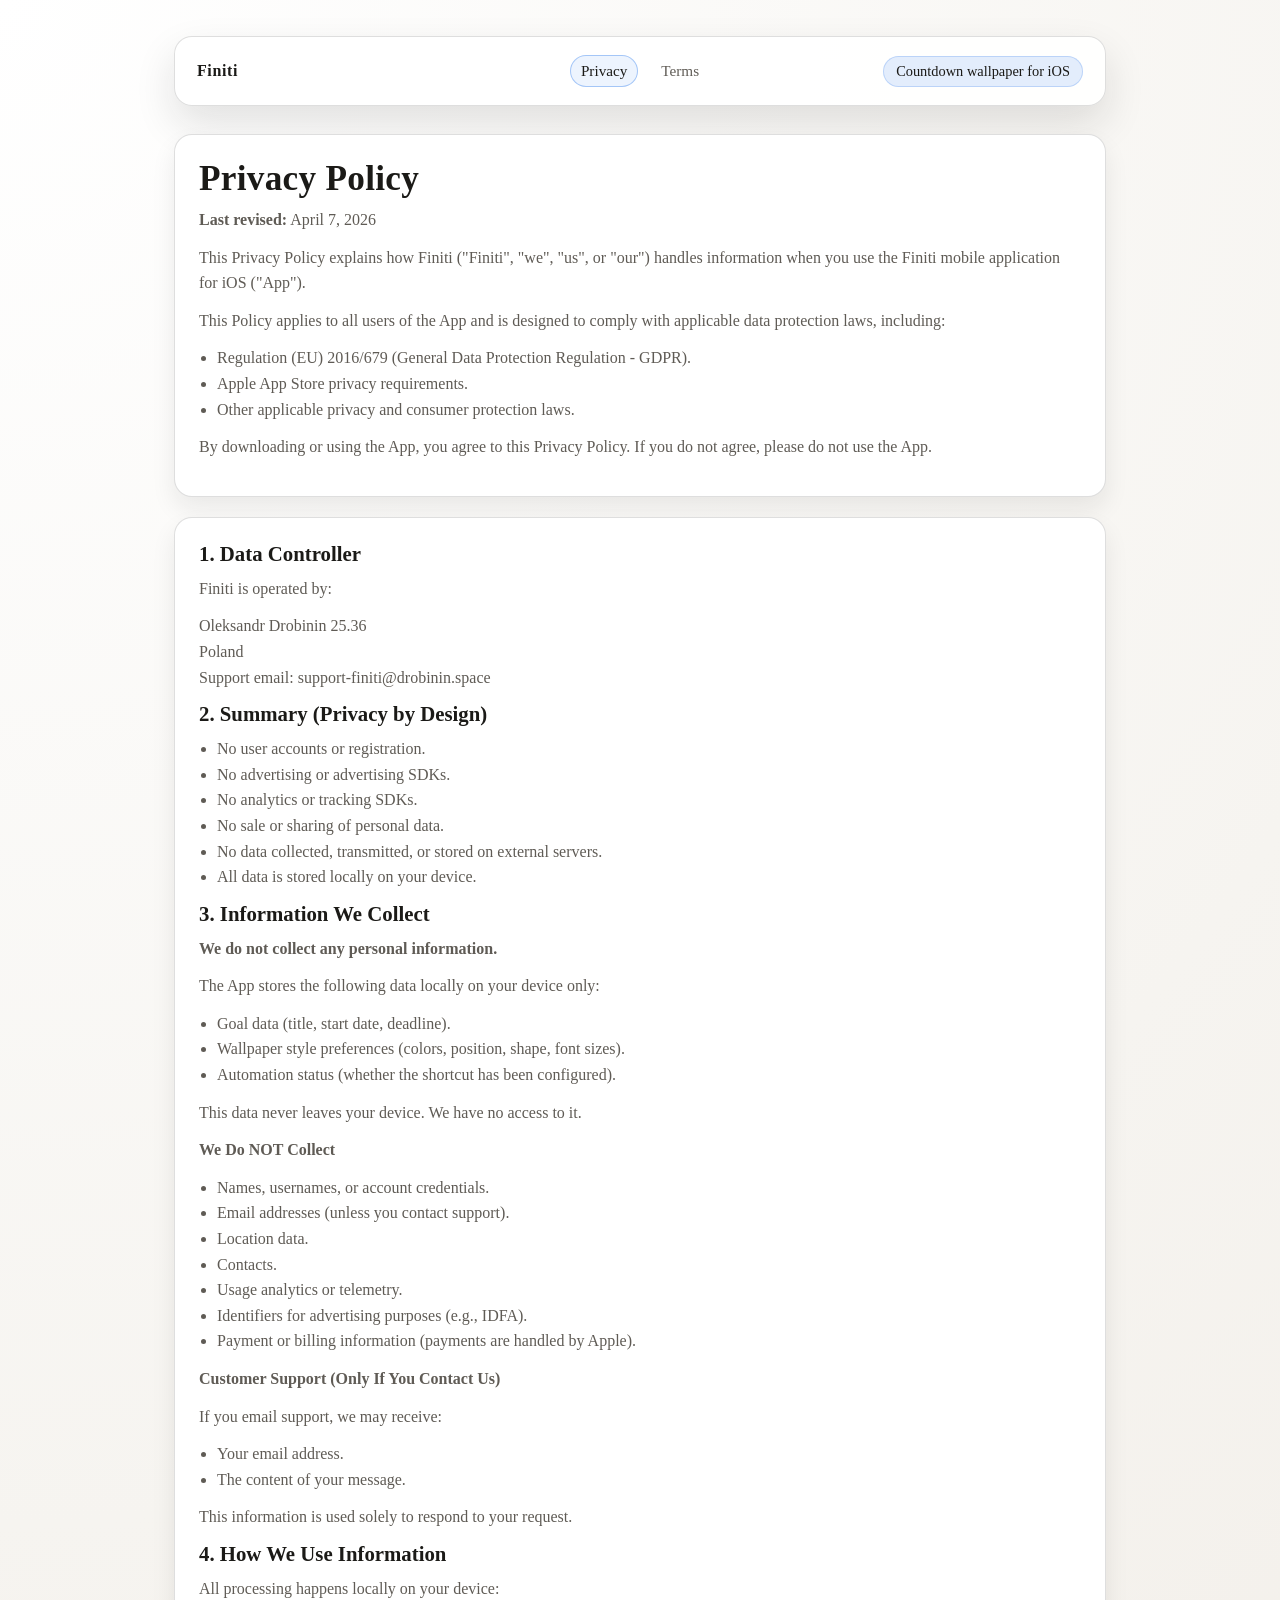
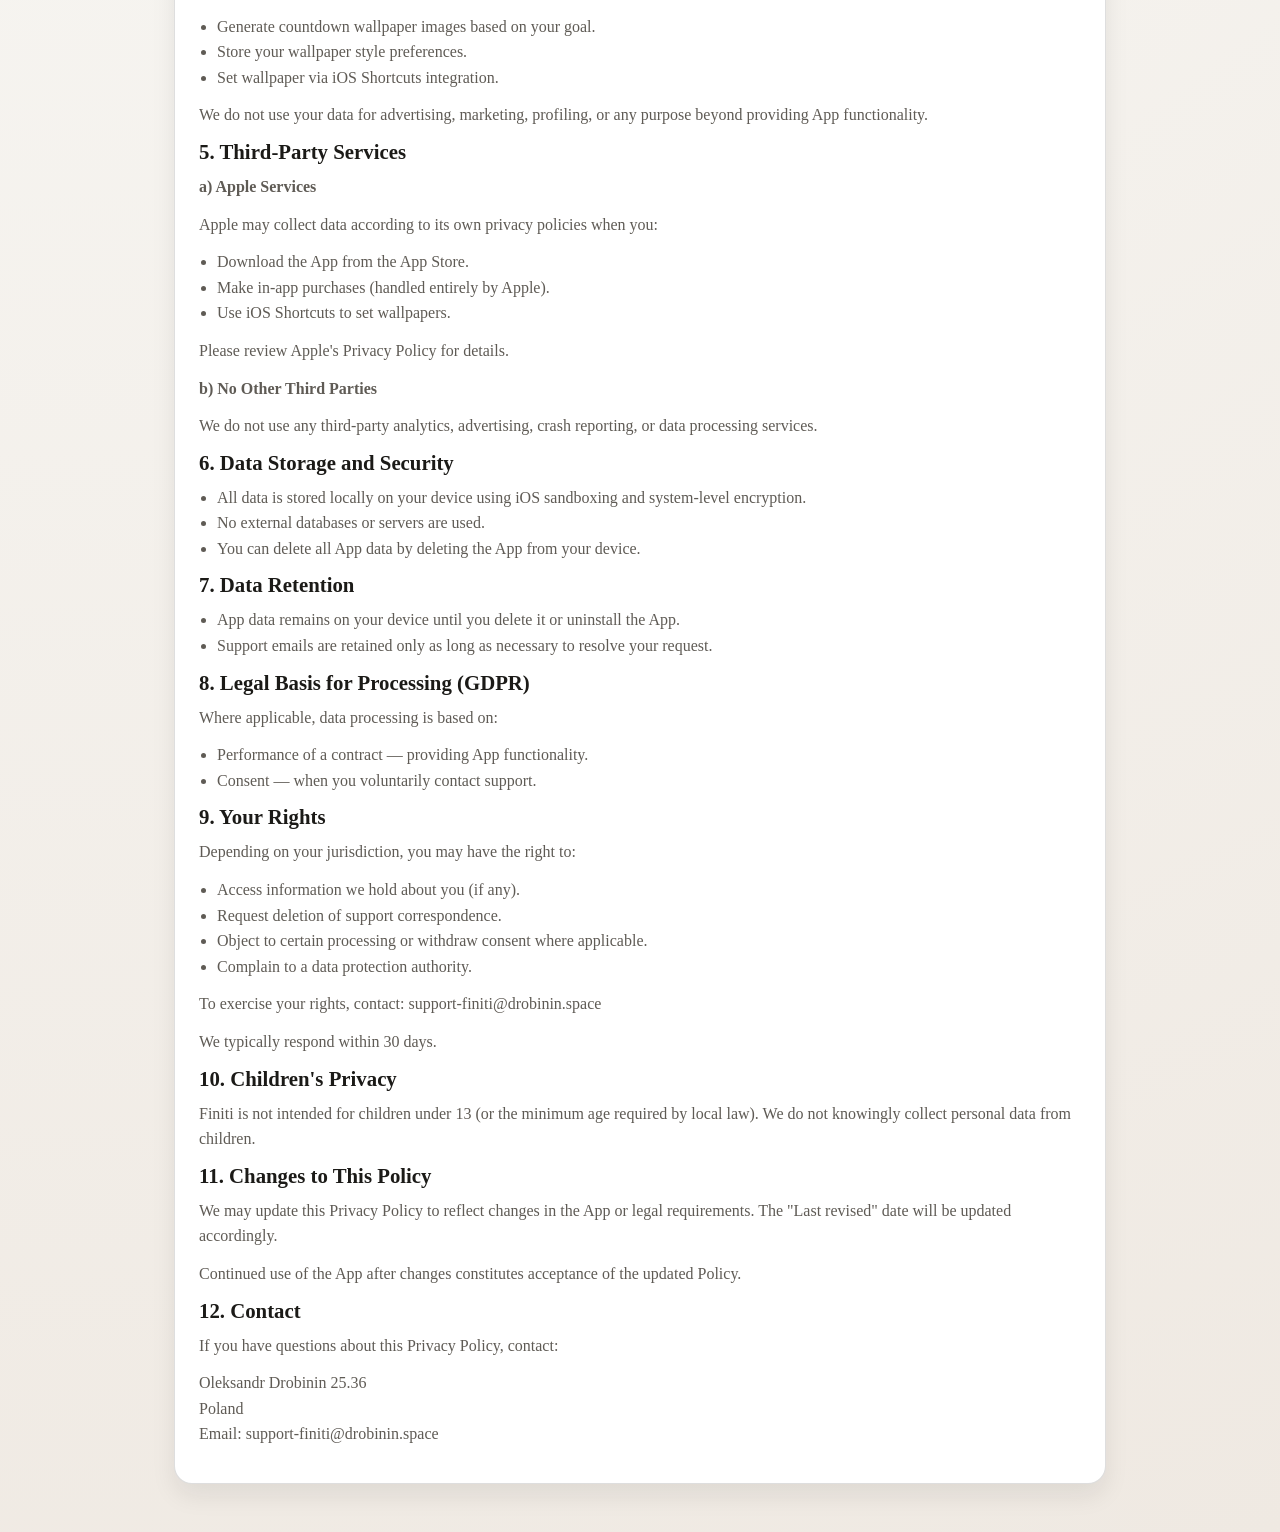
==== privacy.html @ 82e000cc "new docs" ====
<!doctype html>
<html lang="en">
  <head>
    <meta charset="utf-8" />
    <meta name="viewport" content="width=device-width, initial-scale=1" />
    <title>Finiti - Privacy</title>
    <style>
      :root {
        --bg: #f6f4f0;
        --ink: #1b1a17;
        --muted: #5f5b55;
        --accent: #1f6feb;
        --card: #ffffff;
        --border: rgba(27, 26, 23, 0.14);
        --shadow: 0 18px 40px rgba(27, 26, 23, 0.12);
        --radius: 18px;
      }
      * {
        box-sizing: border-box;
      }
      body {
        margin: 0;
        font-family: "Iowan Old Style", "Palatino Linotype", "Book Antiqua", "Garamond", "Georgia", serif;
        color: var(--ink);
        background: radial-gradient(circle at top left, #ffffff 0%, #f6f4f0 45%, #efe9e2 100%);
        min-height: 100vh;
      }
      a {
        color: inherit;
        text-decoration: none;
      }
      .page {
        max-width: 980px;
        margin: 0 auto;
        padding: 36px 24px 48px;
      }
      header {
        display: grid;
        grid-template-columns: 1fr 2fr 1fr;
        gap: 12px;
        align-items: center;
        background: rgba(255, 255, 255, 0.9);
        border: 1px solid var(--border);
        border-radius: var(--radius);
        padding: 18px 22px;
        box-shadow: var(--shadow);
      }
      .header-section {
        display: flex;
        align-items: center;
        gap: 12px;
      }
      .brand {
        font-weight: 700;
        letter-spacing: 0.6px;
      }
      nav {
        display: flex;
        justify-content: center;
        gap: 18px;
        font-size: 0.95rem;
      }
      nav a {
        padding: 6px 10px;
        border-radius: 999px;
        border: 1px solid transparent;
        color: var(--muted);
        transition: border-color 0.2s ease, color 0.2s ease, background 0.2s ease;
      }
      nav a:hover {
        border-color: rgba(27, 26, 23, 0.2);
        color: var(--ink);
        background: rgba(255, 255, 255, 0.6);
      }
      nav a.active {
        border-color: rgba(31, 111, 235, 0.35);
        color: var(--ink);
        background: rgba(31, 111, 235, 0.08);
      }
      .cta {
        justify-content: flex-end;
        font-size: 0.9rem;
      }
      .cta span {
        padding: 6px 12px;
        border-radius: 999px;
        background: rgba(31, 111, 235, 0.12);
        color: var(--ink);
        border: 1px solid rgba(31, 111, 235, 0.2);
      }
      main {
        margin-top: 28px;
        display: grid;
        gap: 20px;
      }
      .card {
        background: var(--card);
        border: 1px solid var(--border);
        border-radius: var(--radius);
        padding: 24px;
        box-shadow: 0 12px 24px rgba(27, 26, 23, 0.08);
      }
      h1 {
        font-size: 2.2rem;
        margin: 0 0 8px 0;
        letter-spacing: 0.3px;
      }
      h2 {
        margin: 0 0 10px 0;
        font-size: 1.3rem;
      }
      p {
        margin: 0 0 12px 0;
        color: var(--muted);
        line-height: 1.6;
      }
      ul {
        margin: 0 0 12px 0;
        padding-left: 18px;
        color: var(--muted);
        line-height: 1.6;
      }
      @media (max-width: 720px) {
        header {
          grid-template-columns: 1fr;
          text-align: center;
        }
        .header-section,
        nav,
        .cta {
          justify-content: center;
        }
        .cta span {
          width: fit-content;
        }
      }
    </style>
  </head>
  <body>
    <div class="page">
      <header>
        <div class="header-section">
          <span class="brand">Finiti</span>
        </div>
        <nav class="header-section">
          <a class="active" href="privacy.html">Privacy</a>
          <a href="terms.html">Terms</a>
        </nav>
        <div class="header-section cta">
          <span>Countdown wallpaper for iOS</span>
        </div>
      </header>

      <main>
        <section class="card">
          <h1>Privacy Policy</h1>
          <p><strong>Last revised:</strong> April 7, 2026</p>
          <p>
            This Privacy Policy explains how Finiti ("Finiti", "we", "us", or "our") handles information when you use the Finiti mobile application for iOS ("App").
          </p>
          <p>
            This Policy applies to all users of the App and is designed to comply with applicable data protection laws, including:
          </p>
          <ul>
            <li>Regulation (EU) 2016/679 (General Data Protection Regulation - GDPR).</li>
            <li>Apple App Store privacy requirements.</li>
            <li>Other applicable privacy and consumer protection laws.</li>
          </ul>
          <p>
            By downloading or using the App, you agree to this Privacy Policy. If you do not agree, please do not use the App.
          </p>
        </section>
        <section class="card">
          <h2>1. Data Controller</h2>
          <p>Finiti is operated by:</p>
          <p>
            Oleksandr Drobinin 25.36<br />
            Poland<br />
            Support email: support-finiti@drobinin.space
          </p>
          <h2>2. Summary (Privacy by Design)</h2>
          <ul>
            <li>No user accounts or registration.</li>
            <li>No advertising or advertising SDKs.</li>
            <li>No analytics or tracking SDKs.</li>
            <li>No sale or sharing of personal data.</li>
            <li>No data collected, transmitted, or stored on external servers.</li>
            <li>All data is stored locally on your device.</li>
          </ul>
          <h2>3. Information We Collect</h2>
          <p><strong>We do not collect any personal information.</strong></p>
          <p>The App stores the following data locally on your device only:</p>
          <ul>
            <li>Goal data (title, start date, deadline).</li>
            <li>Wallpaper style preferences (colors, position, shape, font sizes).</li>
            <li>Automation status (whether the shortcut has been configured).</li>
          </ul>
          <p>This data never leaves your device. We have no access to it.</p>
          <p><strong>We Do NOT Collect</strong></p>
          <ul>
            <li>Names, usernames, or account credentials.</li>
            <li>Email addresses (unless you contact support).</li>
            <li>Location data.</li>
            <li>Contacts.</li>
            <li>Usage analytics or telemetry.</li>
            <li>Identifiers for advertising purposes (e.g., IDFA).</li>
            <li>Payment or billing information (payments are handled by Apple).</li>
          </ul>
          <p><strong>Customer Support (Only If You Contact Us)</strong></p>
          <p>If you email support, we may receive:</p>
          <ul>
            <li>Your email address.</li>
            <li>The content of your message.</li>
          </ul>
          <p>This information is used solely to respond to your request.</p>
          <h2>4. How We Use Information</h2>
          <p>All processing happens locally on your device:</p>
          <ul>
            <li>Generate countdown wallpaper images based on your goal.</li>
            <li>Store your wallpaper style preferences.</li>
            <li>Set wallpaper via iOS Shortcuts integration.</li>
          </ul>
          <p>We do not use your data for advertising, marketing, profiling, or any purpose beyond providing App functionality.</p>
          <h2>5. Third-Party Services</h2>
          <p><strong>a) Apple Services</strong></p>
          <p>Apple may collect data according to its own privacy policies when you:</p>
          <ul>
            <li>Download the App from the App Store.</li>
            <li>Make in-app purchases (handled entirely by Apple).</li>
            <li>Use iOS Shortcuts to set wallpapers.</li>
          </ul>
          <p>Please review Apple's Privacy Policy for details.</p>
          <p><strong>b) No Other Third Parties</strong></p>
          <p>We do not use any third-party analytics, advertising, crash reporting, or data processing services.</p>
          <h2>6. Data Storage and Security</h2>
          <ul>
            <li>All data is stored locally on your device using iOS sandboxing and system-level encryption.</li>
            <li>No external databases or servers are used.</li>
            <li>You can delete all App data by deleting the App from your device.</li>
          </ul>
          <h2>7. Data Retention</h2>
          <ul>
            <li>App data remains on your device until you delete it or uninstall the App.</li>
            <li>Support emails are retained only as long as necessary to resolve your request.</li>
          </ul>
          <h2>8. Legal Basis for Processing (GDPR)</h2>
          <p>Where applicable, data processing is based on:</p>
          <ul>
            <li>Performance of a contract — providing App functionality.</li>
            <li>Consent — when you voluntarily contact support.</li>
          </ul>
          <h2>9. Your Rights</h2>
          <p>Depending on your jurisdiction, you may have the right to:</p>
          <ul>
            <li>Access information we hold about you (if any).</li>
            <li>Request deletion of support correspondence.</li>
            <li>Object to certain processing or withdraw consent where applicable.</li>
            <li>Complain to a data protection authority.</li>
          </ul>
          <p>To exercise your rights, contact: support-finiti@drobinin.space</p>
          <p>We typically respond within 30 days.</p>
          <h2>10. Children's Privacy</h2>
          <p>Finiti is not intended for children under 13 (or the minimum age required by local law). We do not knowingly collect personal data from children.</p>
          <h2>11. Changes to This Policy</h2>
          <p>We may update this Privacy Policy to reflect changes in the App or legal requirements. The "Last revised" date will be updated accordingly.</p>
          <p>Continued use of the App after changes constitutes acceptance of the updated Policy.</p>
          <h2>12. Contact</h2>
          <p>If you have questions about this Privacy Policy, contact:</p>
          <p>
            Oleksandr Drobinin 25.36<br />
            Poland<br />
            Email: support-finiti@drobinin.space
          </p>
        </section>
      </main>
    </div>
  </body>
</html>
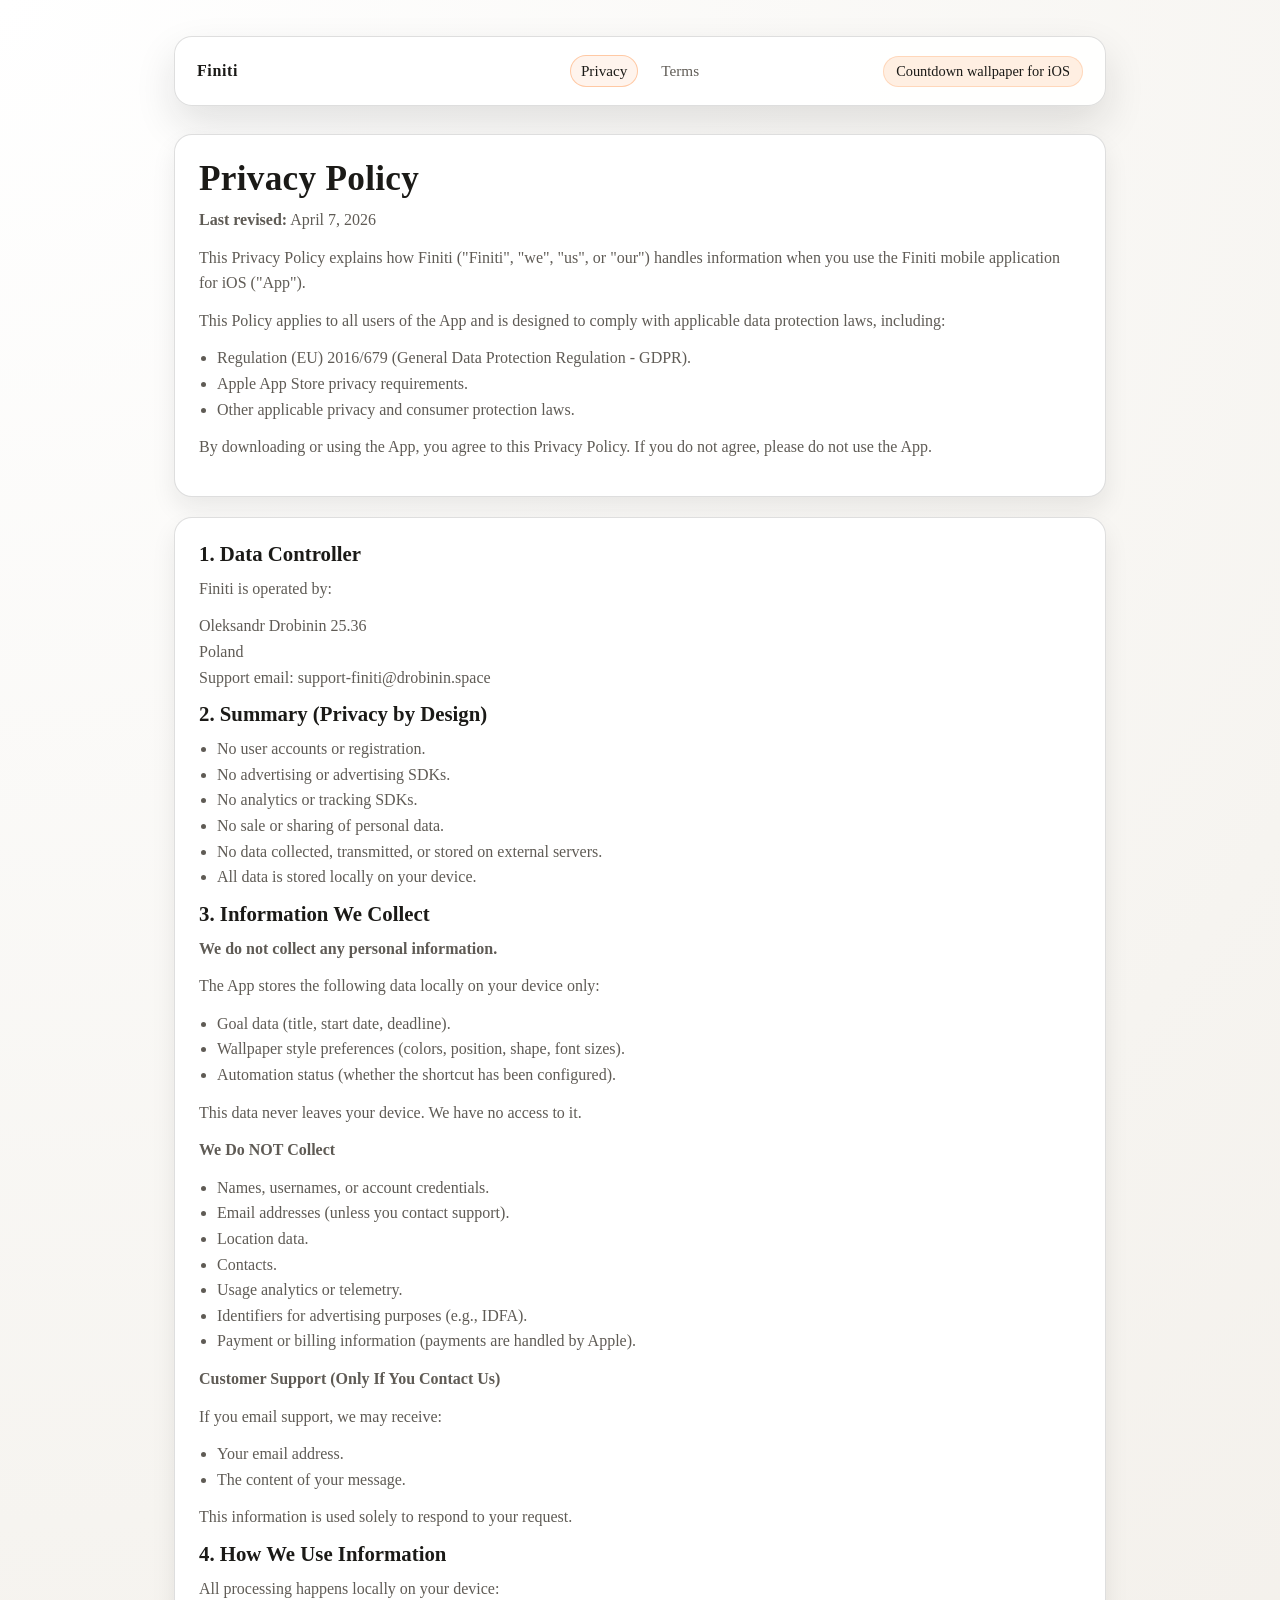
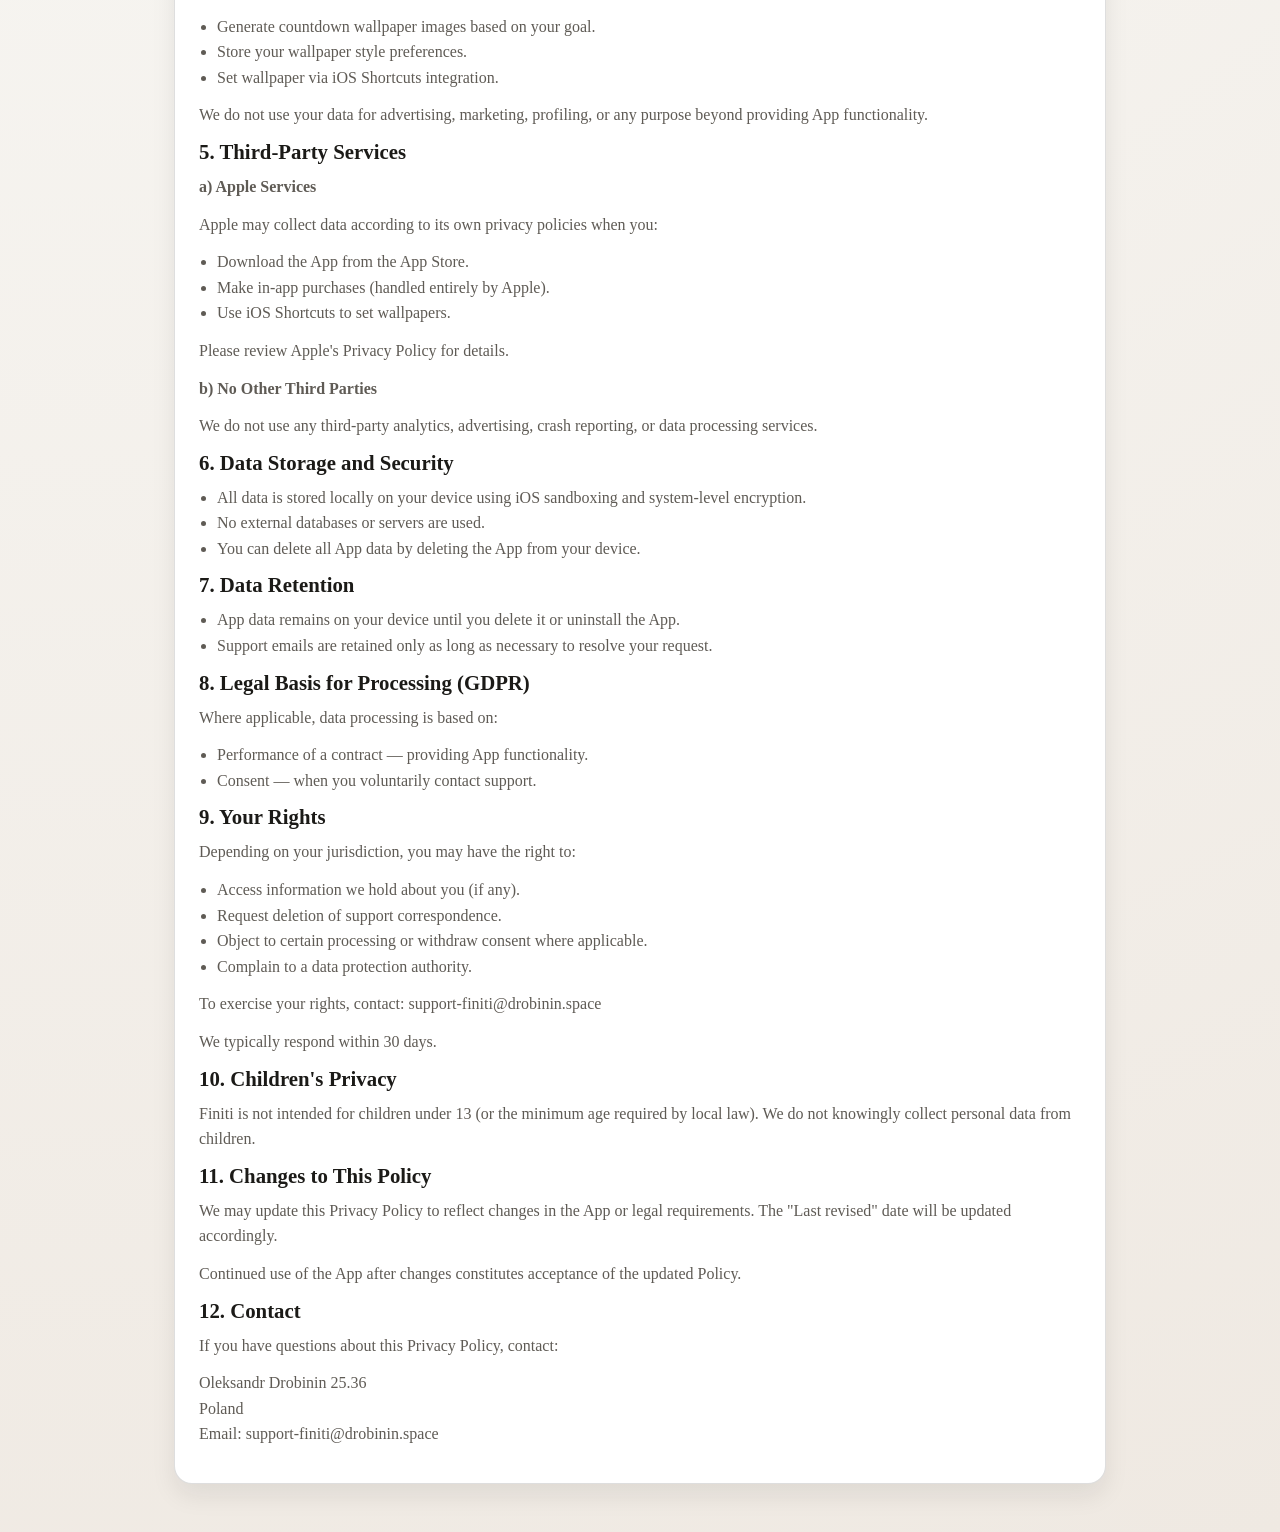
==== commit 5aac178b: "new styles" ====
--- a/privacy.html
+++ b/privacy.html
@@ -9,7 +9,7 @@
         --bg: #f6f4f0;
         --ink: #1b1a17;
         --muted: #5f5b55;
-        --accent: #1f6feb;
+        --accent: #FF781E;
         --card: #ffffff;
         --border: rgba(27, 26, 23, 0.14);
         --shadow: 0 18px 40px rgba(27, 26, 23, 0.12);
@@ -73,9 +73,9 @@
         background: rgba(255, 255, 255, 0.6);
       }
       nav a.active {
-        border-color: rgba(31, 111, 235, 0.35);
-        color: var(--ink);
-        background: rgba(31, 111, 235, 0.08);
+        border-color: rgba(255, 120, 30, 0.35);
+        color: var(--ink);
+        background: rgba(255, 120, 30, 0.08);
       }
       .cta {
         justify-content: flex-end;
@@ -84,9 +84,9 @@
       .cta span {
         padding: 6px 12px;
         border-radius: 999px;
-        background: rgba(31, 111, 235, 0.12);
-        color: var(--ink);
-        border: 1px solid rgba(31, 111, 235, 0.2);
+        background: rgba(255, 120, 30, 0.12);
+        color: var(--ink);
+        border: 1px solid rgba(255, 120, 30, 0.2);
       }
       main {
         margin-top: 28px;
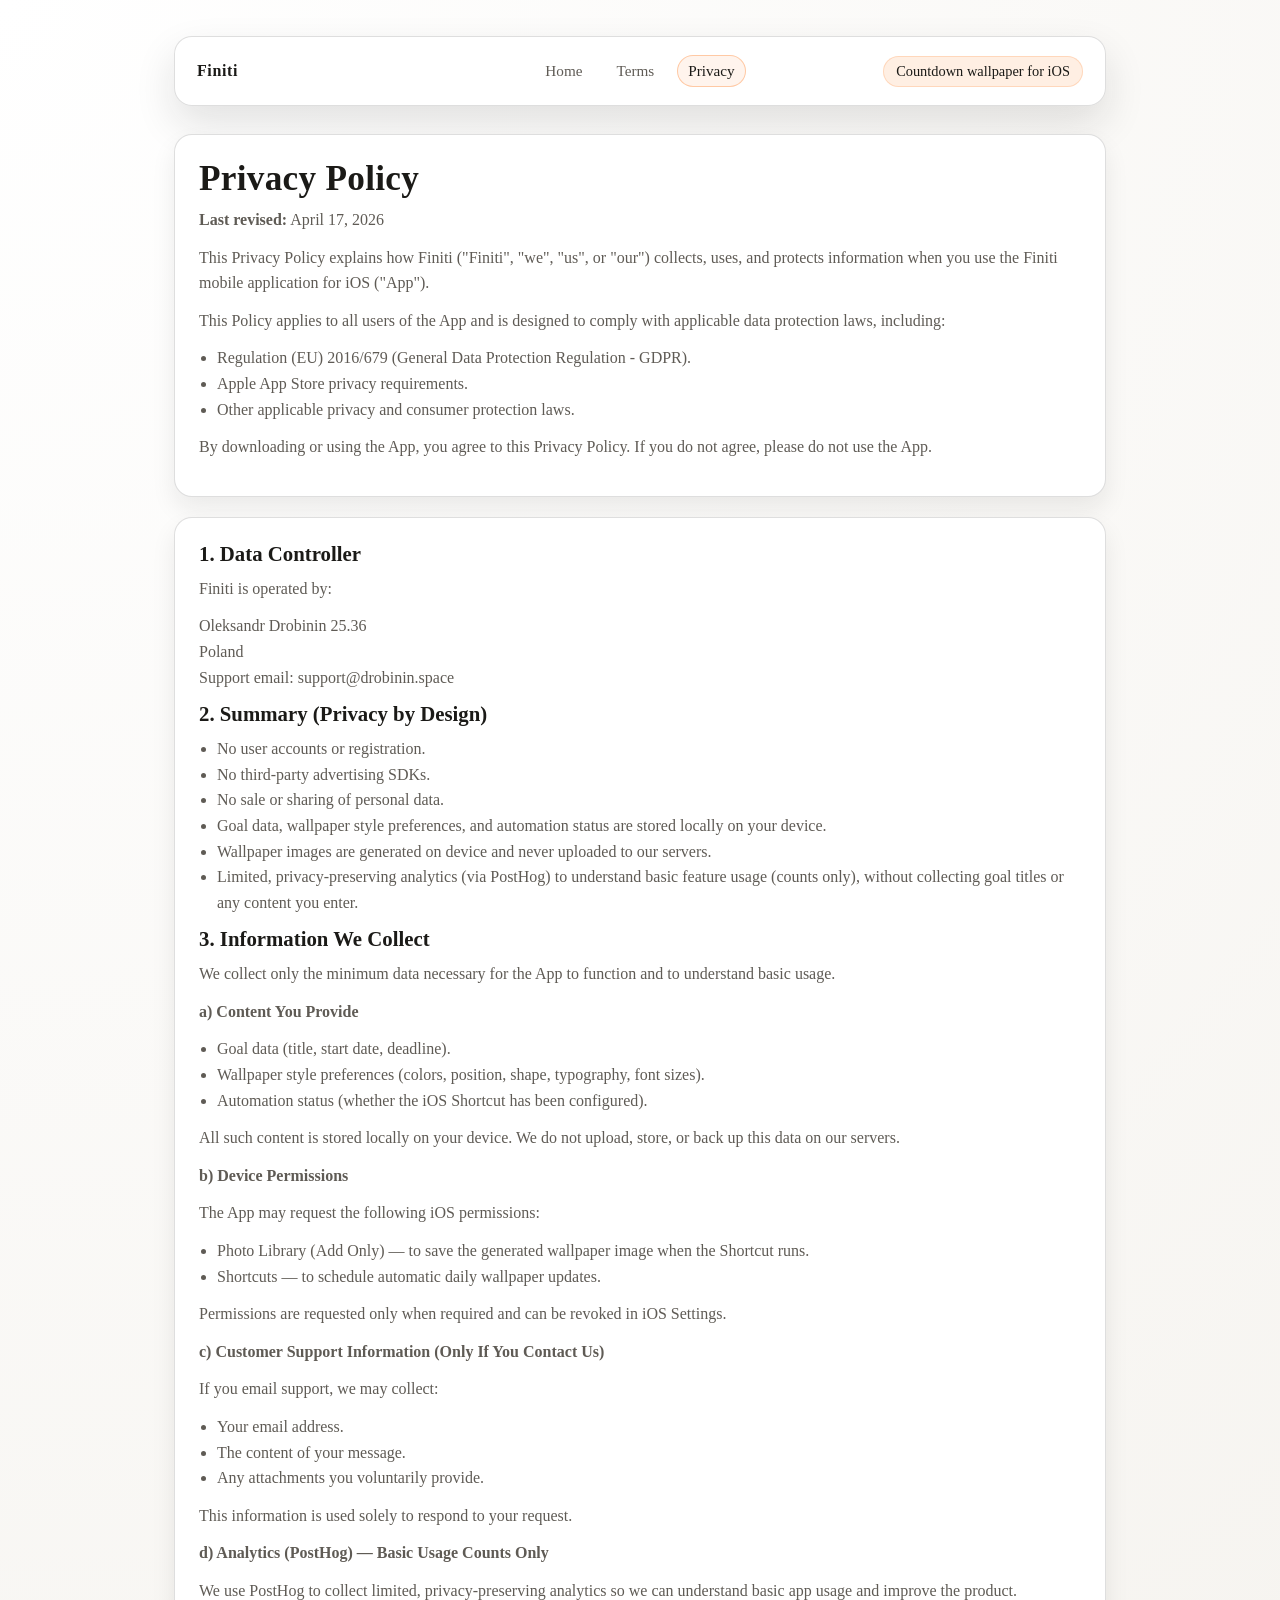
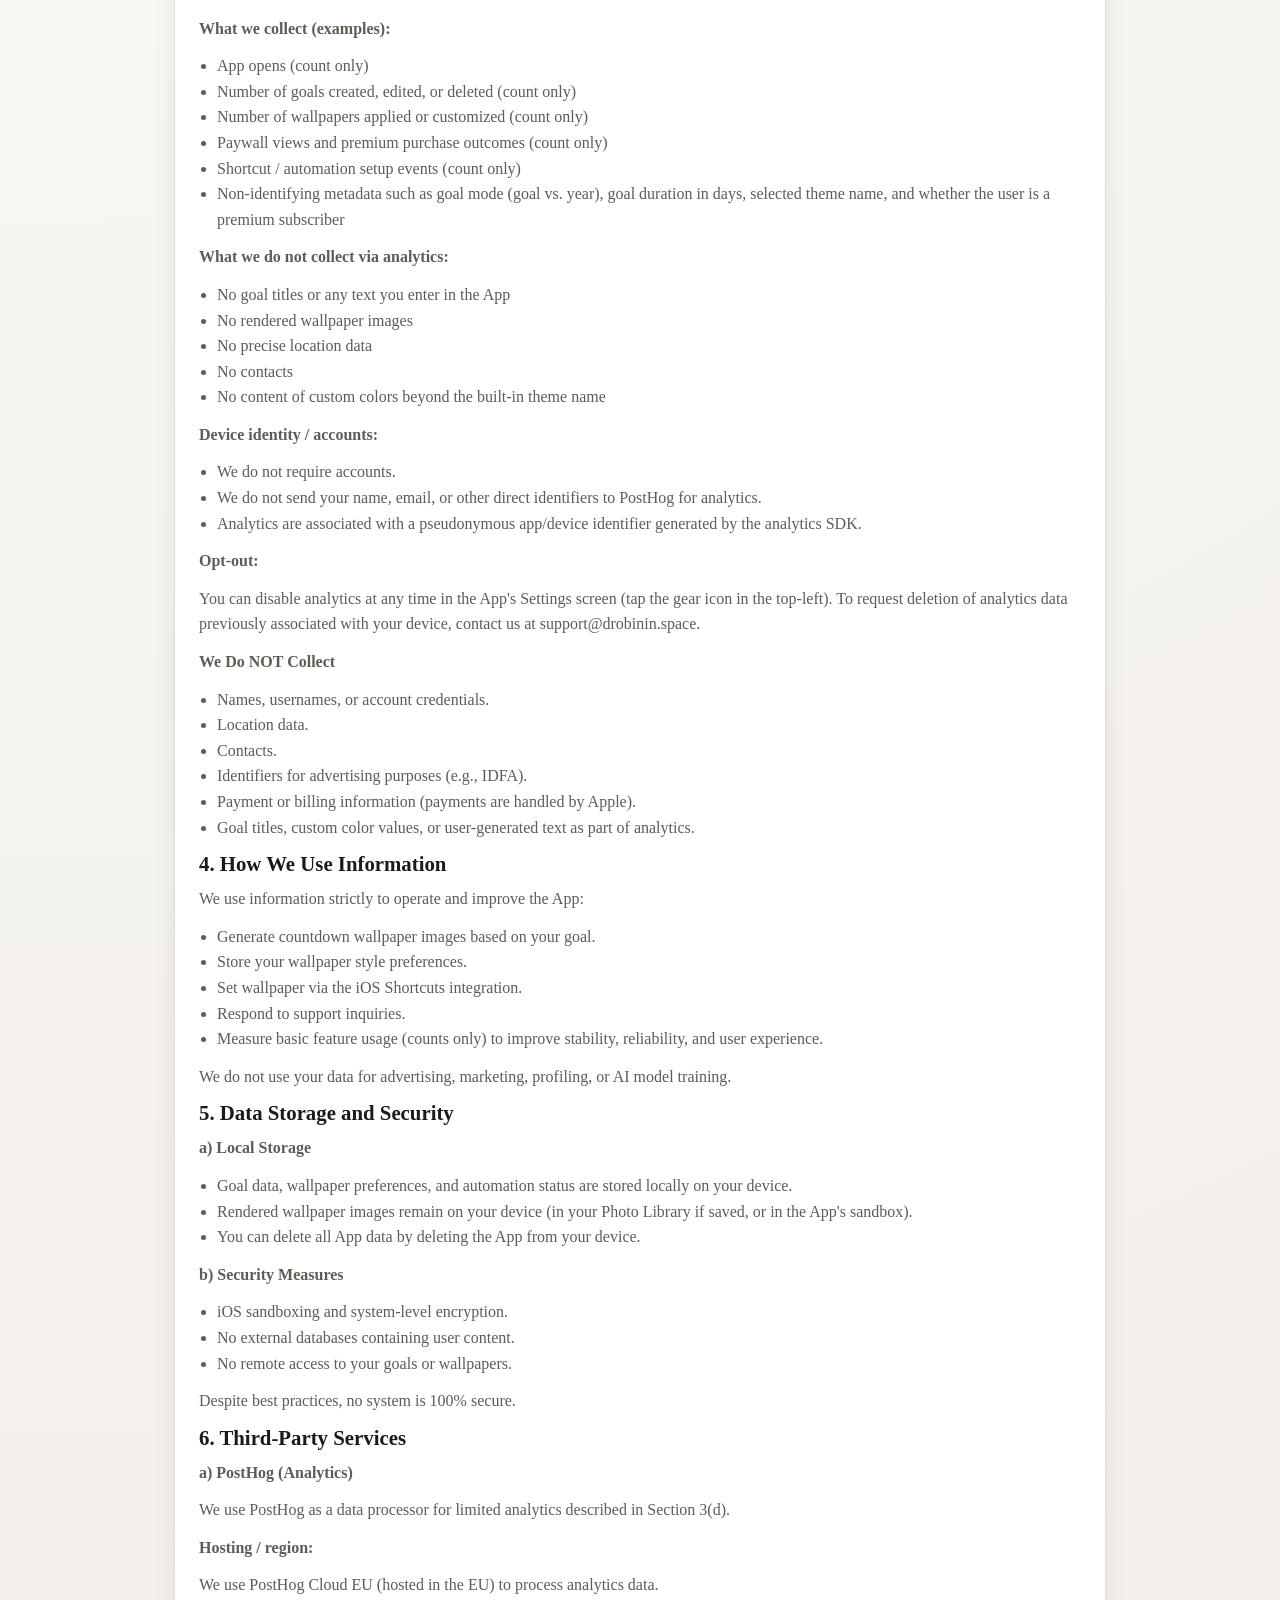
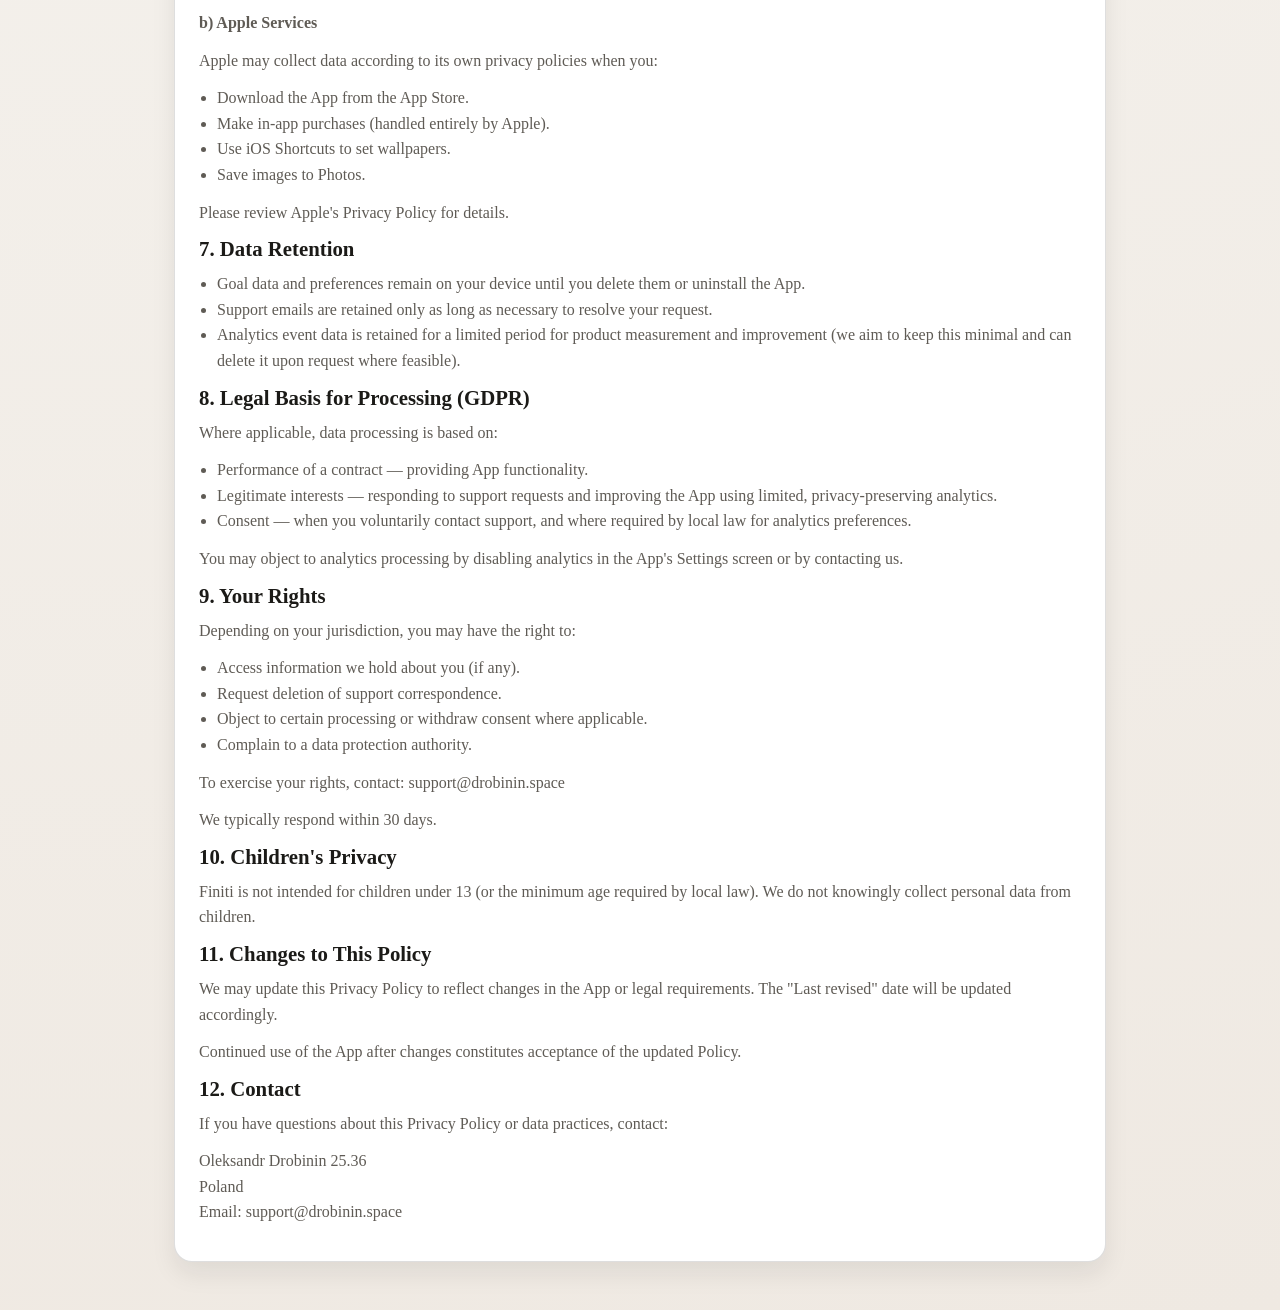
==== commit 535e38fc: "Privacy update" ====
--- a/privacy.html
+++ b/privacy.html
@@ -143,8 +143,9 @@
           <span class="brand">Finiti</span>
         </div>
         <nav class="header-section">
+          <a href="index.html">Home</a>
+          <a href="terms.html">Terms</a>
           <a class="active" href="privacy.html">Privacy</a>
-          <a href="terms.html">Terms</a>
         </nav>
         <div class="header-section cta">
           <span>Countdown wallpaper for iOS</span>
@@ -154,9 +155,9 @@
       <main>
         <section class="card">
           <h1>Privacy Policy</h1>
-          <p><strong>Last revised:</strong> April 7, 2026</p>
-          <p>
-            This Privacy Policy explains how Finiti ("Finiti", "we", "us", or "our") handles information when you use the Finiti mobile application for iOS ("App").
+          <p><strong>Last revised:</strong> April 17, 2026</p>
+          <p>
+            This Privacy Policy explains how Finiti ("Finiti", "we", "us", or "our") collects, uses, and protects information when you use the Finiti mobile application for iOS ("App").
           </p>
           <p>
             This Policy applies to all users of the App and is designed to comply with applicable data protection laws, including:
@@ -176,79 +177,129 @@
           <p>
             Oleksandr Drobinin 25.36<br />
             Poland<br />
-            Support email: support-finiti@drobinin.space
+            Support email: support@drobinin.space
           </p>
           <h2>2. Summary (Privacy by Design)</h2>
           <ul>
             <li>No user accounts or registration.</li>
-            <li>No advertising or advertising SDKs.</li>
-            <li>No analytics or tracking SDKs.</li>
+            <li>No third-party advertising SDKs.</li>
             <li>No sale or sharing of personal data.</li>
-            <li>No data collected, transmitted, or stored on external servers.</li>
-            <li>All data is stored locally on your device.</li>
+            <li>Goal data, wallpaper style preferences, and automation status are stored locally on your device.</li>
+            <li>Wallpaper images are generated on device and never uploaded to our servers.</li>
+            <li>Limited, privacy-preserving analytics (via PostHog) to understand basic feature usage (counts only), without collecting goal titles or any content you enter.</li>
           </ul>
           <h2>3. Information We Collect</h2>
-          <p><strong>We do not collect any personal information.</strong></p>
-          <p>The App stores the following data locally on your device only:</p>
+          <p>We collect only the minimum data necessary for the App to function and to understand basic usage.</p>
+          <p><strong>a) Content You Provide</strong></p>
           <ul>
             <li>Goal data (title, start date, deadline).</li>
-            <li>Wallpaper style preferences (colors, position, shape, font sizes).</li>
-            <li>Automation status (whether the shortcut has been configured).</li>
-          </ul>
-          <p>This data never leaves your device. We have no access to it.</p>
+            <li>Wallpaper style preferences (colors, position, shape, typography, font sizes).</li>
+            <li>Automation status (whether the iOS Shortcut has been configured).</li>
+          </ul>
+          <p>All such content is stored locally on your device. We do not upload, store, or back up this data on our servers.</p>
+          <p><strong>b) Device Permissions</strong></p>
+          <p>The App may request the following iOS permissions:</p>
+          <ul>
+            <li>Photo Library (Add Only) — to save the generated wallpaper image when the Shortcut runs.</li>
+            <li>Shortcuts — to schedule automatic daily wallpaper updates.</li>
+          </ul>
+          <p>Permissions are requested only when required and can be revoked in iOS Settings.</p>
+          <p><strong>c) Customer Support Information (Only If You Contact Us)</strong></p>
+          <p>If you email support, we may collect:</p>
+          <ul>
+            <li>Your email address.</li>
+            <li>The content of your message.</li>
+            <li>Any attachments you voluntarily provide.</li>
+          </ul>
+          <p>This information is used solely to respond to your request.</p>
+          <p><strong>d) Analytics (PostHog) — Basic Usage Counts Only</strong></p>
+          <p>We use PostHog to collect limited, privacy-preserving analytics so we can understand basic app usage and improve the product.</p>
+          <p><strong>What we collect (examples):</strong></p>
+          <ul>
+            <li>App opens (count only)</li>
+            <li>Number of goals created, edited, or deleted (count only)</li>
+            <li>Number of wallpapers applied or customized (count only)</li>
+            <li>Paywall views and premium purchase outcomes (count only)</li>
+            <li>Shortcut / automation setup events (count only)</li>
+            <li>Non-identifying metadata such as goal mode (goal vs. year), goal duration in days, selected theme name, and whether the user is a premium subscriber</li>
+          </ul>
+          <p><strong>What we do not collect via analytics:</strong></p>
+          <ul>
+            <li>No goal titles or any text you enter in the App</li>
+            <li>No rendered wallpaper images</li>
+            <li>No precise location data</li>
+            <li>No contacts</li>
+            <li>No content of custom colors beyond the built-in theme name</li>
+          </ul>
+          <p><strong>Device identity / accounts:</strong></p>
+          <ul>
+            <li>We do not require accounts.</li>
+            <li>We do not send your name, email, or other direct identifiers to PostHog for analytics.</li>
+            <li>Analytics are associated with a pseudonymous app/device identifier generated by the analytics SDK.</li>
+          </ul>
+          <p><strong>Opt-out:</strong></p>
+          <p>You can disable analytics at any time in the App's Settings screen (tap the gear icon in the top-left). To request deletion of analytics data previously associated with your device, contact us at support@drobinin.space.</p>
           <p><strong>We Do NOT Collect</strong></p>
           <ul>
             <li>Names, usernames, or account credentials.</li>
-            <li>Email addresses (unless you contact support).</li>
             <li>Location data.</li>
             <li>Contacts.</li>
-            <li>Usage analytics or telemetry.</li>
             <li>Identifiers for advertising purposes (e.g., IDFA).</li>
             <li>Payment or billing information (payments are handled by Apple).</li>
-          </ul>
-          <p><strong>Customer Support (Only If You Contact Us)</strong></p>
-          <p>If you email support, we may receive:</p>
-          <ul>
-            <li>Your email address.</li>
-            <li>The content of your message.</li>
-          </ul>
-          <p>This information is used solely to respond to your request.</p>
+            <li>Goal titles, custom color values, or user-generated text as part of analytics.</li>
+          </ul>
           <h2>4. How We Use Information</h2>
-          <p>All processing happens locally on your device:</p>
+          <p>We use information strictly to operate and improve the App:</p>
           <ul>
             <li>Generate countdown wallpaper images based on your goal.</li>
             <li>Store your wallpaper style preferences.</li>
-            <li>Set wallpaper via iOS Shortcuts integration.</li>
-          </ul>
-          <p>We do not use your data for advertising, marketing, profiling, or any purpose beyond providing App functionality.</p>
-          <h2>5. Third-Party Services</h2>
-          <p><strong>a) Apple Services</strong></p>
+            <li>Set wallpaper via the iOS Shortcuts integration.</li>
+            <li>Respond to support inquiries.</li>
+            <li>Measure basic feature usage (counts only) to improve stability, reliability, and user experience.</li>
+          </ul>
+          <p>We do not use your data for advertising, marketing, profiling, or AI model training.</p>
+          <h2>5. Data Storage and Security</h2>
+          <p><strong>a) Local Storage</strong></p>
+          <ul>
+            <li>Goal data, wallpaper preferences, and automation status are stored locally on your device.</li>
+            <li>Rendered wallpaper images remain on your device (in your Photo Library if saved, or in the App's sandbox).</li>
+            <li>You can delete all App data by deleting the App from your device.</li>
+          </ul>
+          <p><strong>b) Security Measures</strong></p>
+          <ul>
+            <li>iOS sandboxing and system-level encryption.</li>
+            <li>No external databases containing user content.</li>
+            <li>No remote access to your goals or wallpapers.</li>
+          </ul>
+          <p>Despite best practices, no system is 100% secure.</p>
+          <h2>6. Third-Party Services</h2>
+          <p><strong>a) PostHog (Analytics)</strong></p>
+          <p>We use PostHog as a data processor for limited analytics described in Section 3(d).</p>
+          <p><strong>Hosting / region:</strong></p>
+          <p>We use PostHog Cloud EU (hosted in the EU) to process analytics data.</p>
+          <p><strong>b) Apple Services</strong></p>
           <p>Apple may collect data according to its own privacy policies when you:</p>
           <ul>
             <li>Download the App from the App Store.</li>
             <li>Make in-app purchases (handled entirely by Apple).</li>
             <li>Use iOS Shortcuts to set wallpapers.</li>
+            <li>Save images to Photos.</li>
           </ul>
           <p>Please review Apple's Privacy Policy for details.</p>
-          <p><strong>b) No Other Third Parties</strong></p>
-          <p>We do not use any third-party analytics, advertising, crash reporting, or data processing services.</p>
-          <h2>6. Data Storage and Security</h2>
-          <ul>
-            <li>All data is stored locally on your device using iOS sandboxing and system-level encryption.</li>
-            <li>No external databases or servers are used.</li>
-            <li>You can delete all App data by deleting the App from your device.</li>
-          </ul>
           <h2>7. Data Retention</h2>
           <ul>
-            <li>App data remains on your device until you delete it or uninstall the App.</li>
+            <li>Goal data and preferences remain on your device until you delete them or uninstall the App.</li>
             <li>Support emails are retained only as long as necessary to resolve your request.</li>
+            <li>Analytics event data is retained for a limited period for product measurement and improvement (we aim to keep this minimal and can delete it upon request where feasible).</li>
           </ul>
           <h2>8. Legal Basis for Processing (GDPR)</h2>
           <p>Where applicable, data processing is based on:</p>
           <ul>
             <li>Performance of a contract — providing App functionality.</li>
-            <li>Consent — when you voluntarily contact support.</li>
-          </ul>
+            <li>Legitimate interests — responding to support requests and improving the App using limited, privacy-preserving analytics.</li>
+            <li>Consent — when you voluntarily contact support, and where required by local law for analytics preferences.</li>
+          </ul>
+          <p>You may object to analytics processing by disabling analytics in the App's Settings screen or by contacting us.</p>
           <h2>9. Your Rights</h2>
           <p>Depending on your jurisdiction, you may have the right to:</p>
           <ul>
@@ -257,7 +308,7 @@
             <li>Object to certain processing or withdraw consent where applicable.</li>
             <li>Complain to a data protection authority.</li>
           </ul>
-          <p>To exercise your rights, contact: support-finiti@drobinin.space</p>
+          <p>To exercise your rights, contact: support@drobinin.space</p>
           <p>We typically respond within 30 days.</p>
           <h2>10. Children's Privacy</h2>
           <p>Finiti is not intended for children under 13 (or the minimum age required by local law). We do not knowingly collect personal data from children.</p>
@@ -265,11 +316,11 @@
           <p>We may update this Privacy Policy to reflect changes in the App or legal requirements. The "Last revised" date will be updated accordingly.</p>
           <p>Continued use of the App after changes constitutes acceptance of the updated Policy.</p>
           <h2>12. Contact</h2>
-          <p>If you have questions about this Privacy Policy, contact:</p>
+          <p>If you have questions about this Privacy Policy or data practices, contact:</p>
           <p>
             Oleksandr Drobinin 25.36<br />
             Poland<br />
-            Email: support-finiti@drobinin.space
+            Email: support@drobinin.space
           </p>
         </section>
       </main>
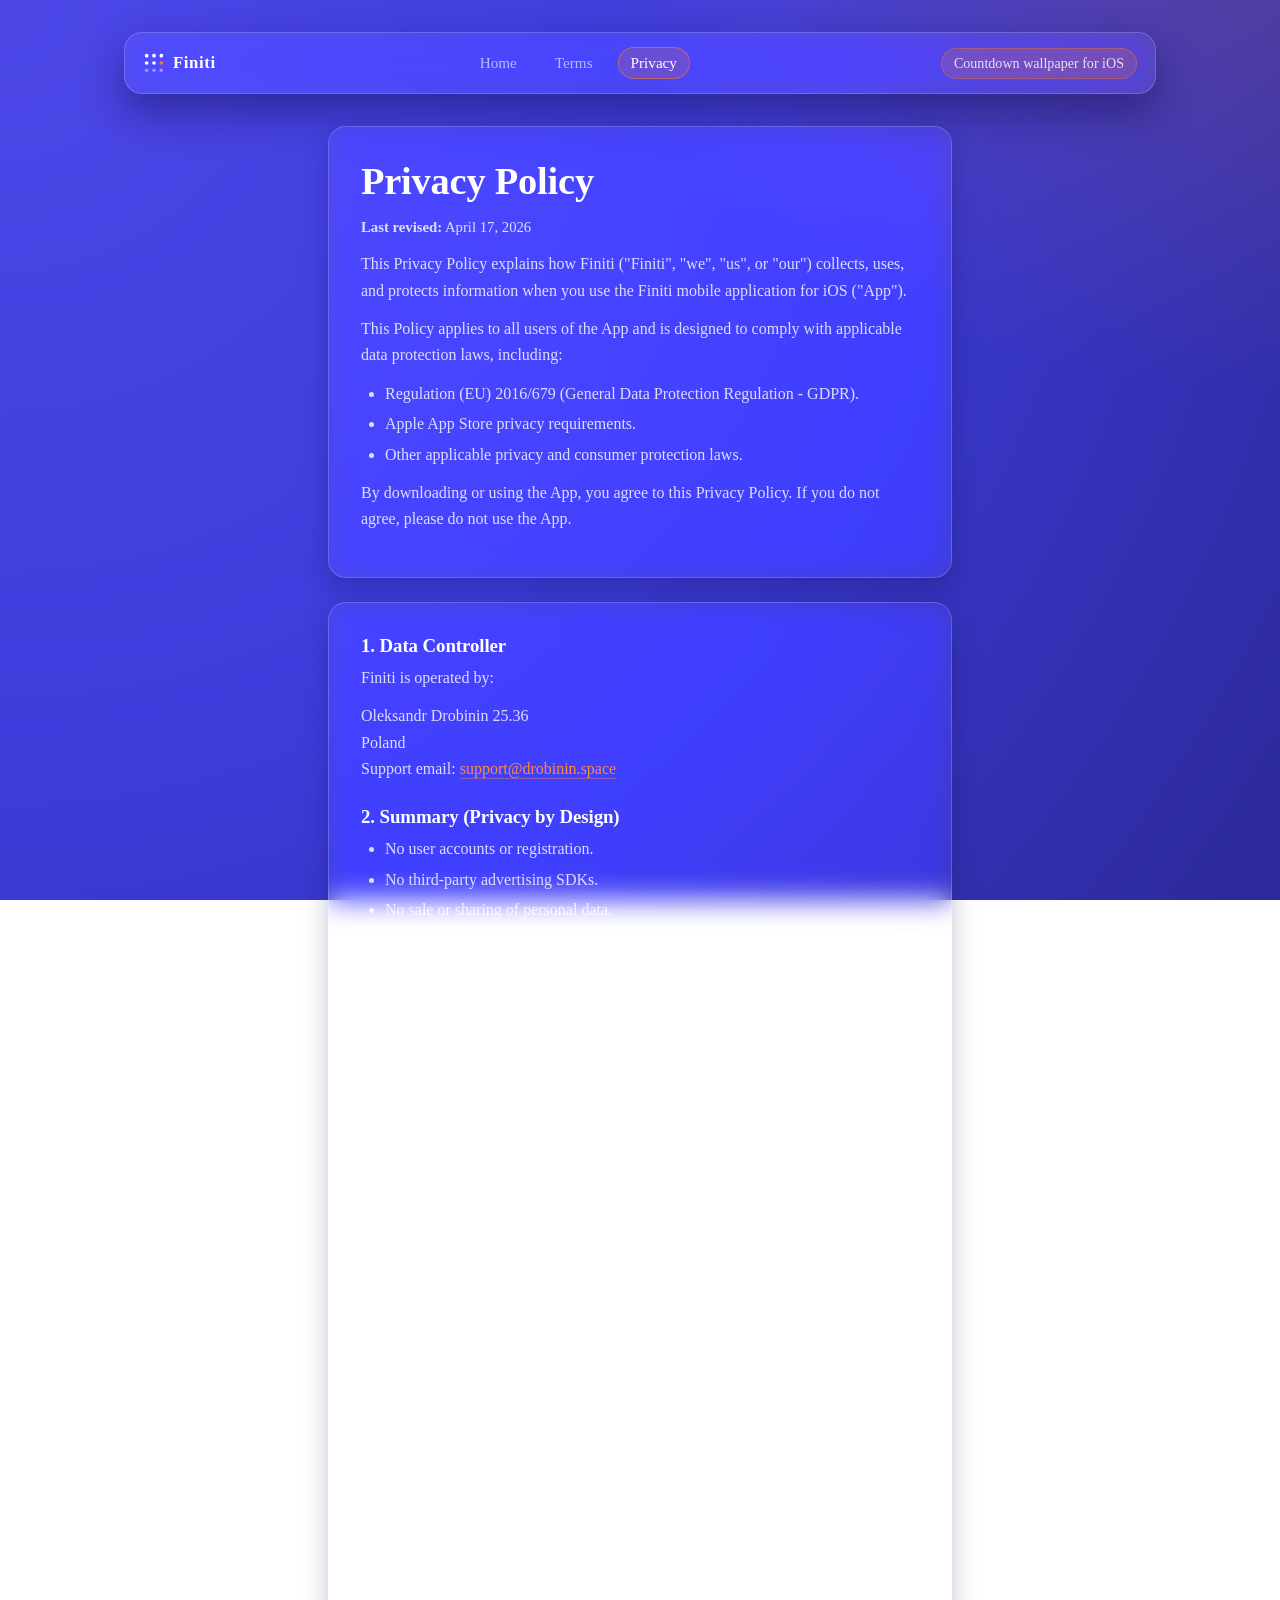
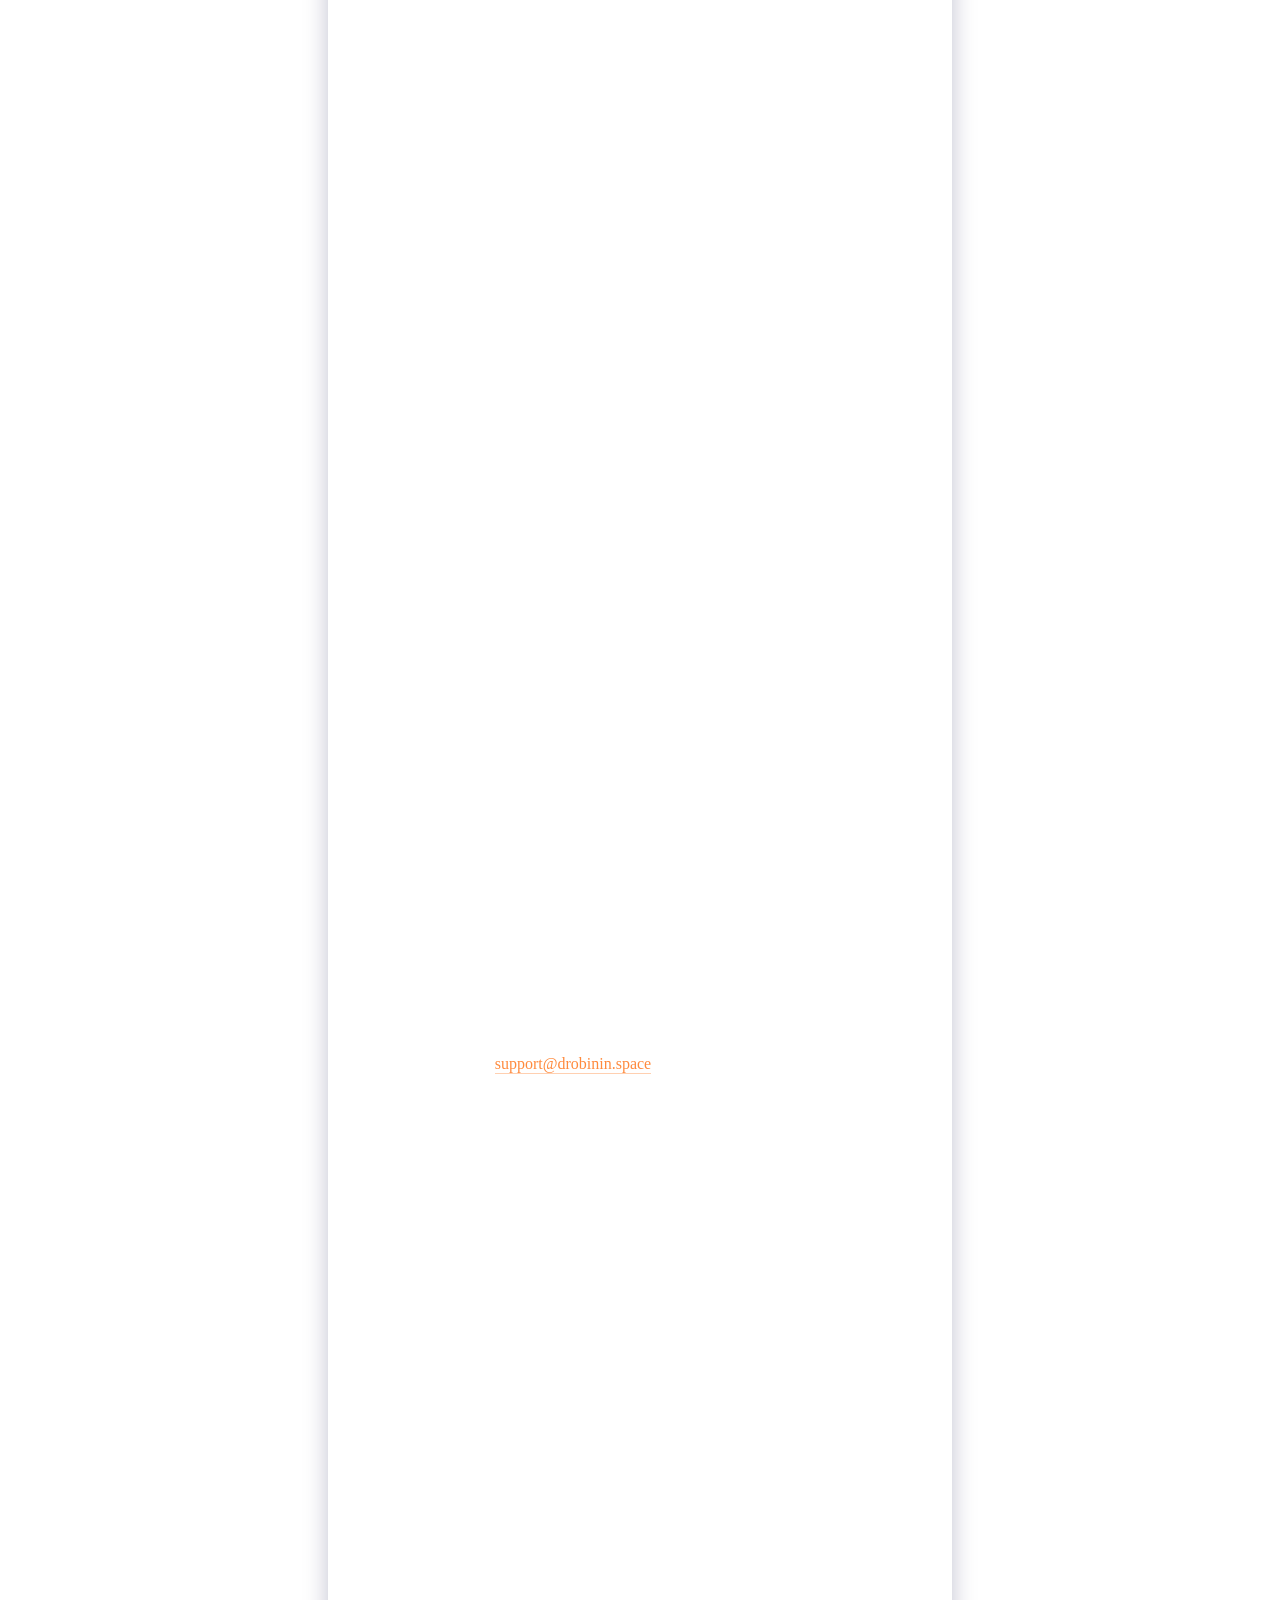
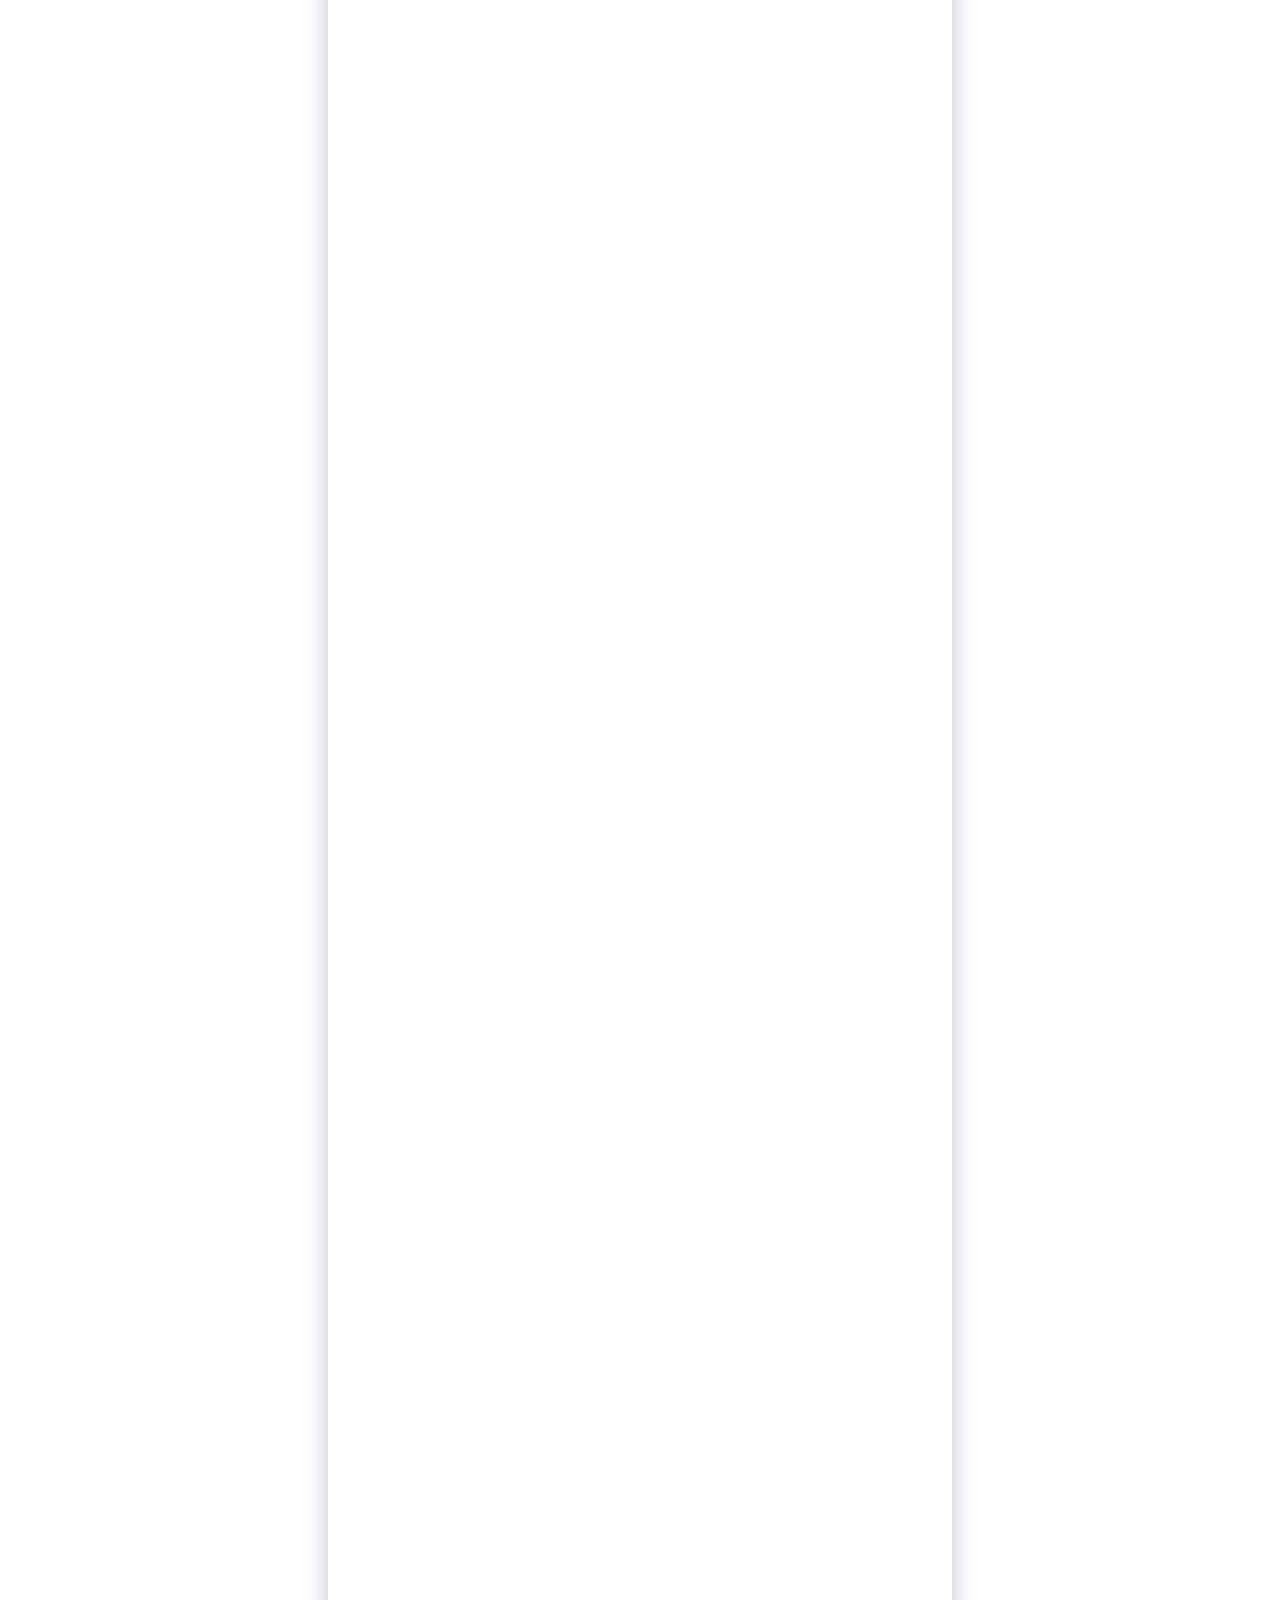
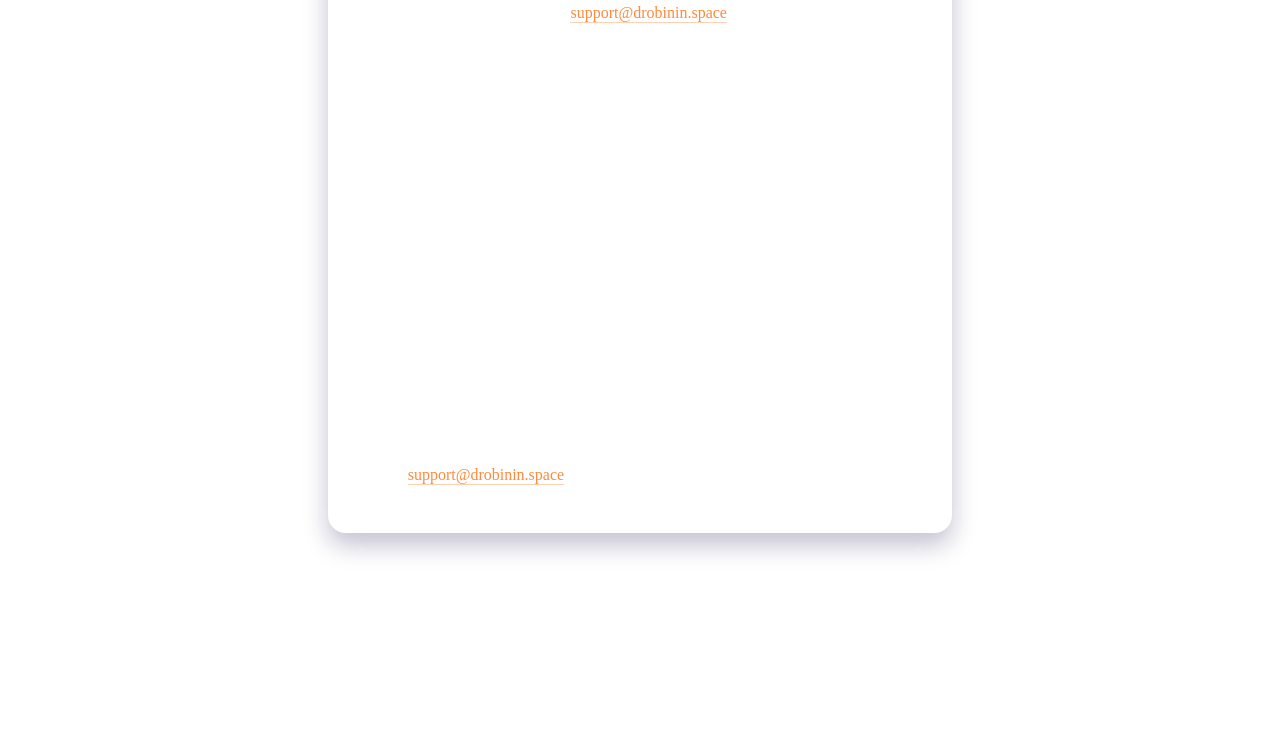
==== commit a0903926: "Styles structure" ====
--- a/privacy.html
+++ b/privacy.html
@@ -2,183 +2,79 @@
 <html lang="en">
   <head>
     <meta charset="utf-8" />
-    <meta name="viewport" content="width=device-width, initial-scale=1" />
-    <title>Finiti - Privacy</title>
-    <style>
-      :root {
-        --bg: #f6f4f0;
-        --ink: #1b1a17;
-        --muted: #5f5b55;
-        --accent: #FF781E;
-        --card: #ffffff;
-        --border: rgba(27, 26, 23, 0.14);
-        --shadow: 0 18px 40px rgba(27, 26, 23, 0.12);
-        --radius: 18px;
-      }
-      * {
-        box-sizing: border-box;
-      }
-      body {
-        margin: 0;
-        font-family: "Iowan Old Style", "Palatino Linotype", "Book Antiqua", "Garamond", "Georgia", serif;
-        color: var(--ink);
-        background: radial-gradient(circle at top left, #ffffff 0%, #f6f4f0 45%, #efe9e2 100%);
-        min-height: 100vh;
-      }
-      a {
-        color: inherit;
-        text-decoration: none;
-      }
-      .page {
-        max-width: 980px;
-        margin: 0 auto;
-        padding: 36px 24px 48px;
-      }
-      header {
-        display: grid;
-        grid-template-columns: 1fr 2fr 1fr;
-        gap: 12px;
-        align-items: center;
-        background: rgba(255, 255, 255, 0.9);
-        border: 1px solid var(--border);
-        border-radius: var(--radius);
-        padding: 18px 22px;
-        box-shadow: var(--shadow);
-      }
-      .header-section {
-        display: flex;
-        align-items: center;
-        gap: 12px;
-      }
-      .brand {
-        font-weight: 700;
-        letter-spacing: 0.6px;
-      }
-      nav {
-        display: flex;
-        justify-content: center;
-        gap: 18px;
-        font-size: 0.95rem;
-      }
-      nav a {
-        padding: 6px 10px;
-        border-radius: 999px;
-        border: 1px solid transparent;
-        color: var(--muted);
-        transition: border-color 0.2s ease, color 0.2s ease, background 0.2s ease;
-      }
-      nav a:hover {
-        border-color: rgba(27, 26, 23, 0.2);
-        color: var(--ink);
-        background: rgba(255, 255, 255, 0.6);
-      }
-      nav a.active {
-        border-color: rgba(255, 120, 30, 0.35);
-        color: var(--ink);
-        background: rgba(255, 120, 30, 0.08);
-      }
-      .cta {
-        justify-content: flex-end;
-        font-size: 0.9rem;
-      }
-      .cta span {
-        padding: 6px 12px;
-        border-radius: 999px;
-        background: rgba(255, 120, 30, 0.12);
-        color: var(--ink);
-        border: 1px solid rgba(255, 120, 30, 0.2);
-      }
-      main {
-        margin-top: 28px;
-        display: grid;
-        gap: 20px;
-      }
-      .card {
-        background: var(--card);
-        border: 1px solid var(--border);
-        border-radius: var(--radius);
-        padding: 24px;
-        box-shadow: 0 12px 24px rgba(27, 26, 23, 0.08);
-      }
-      h1 {
-        font-size: 2.2rem;
-        margin: 0 0 8px 0;
-        letter-spacing: 0.3px;
-      }
-      h2 {
-        margin: 0 0 10px 0;
-        font-size: 1.3rem;
-      }
-      p {
-        margin: 0 0 12px 0;
-        color: var(--muted);
-        line-height: 1.6;
-      }
-      ul {
-        margin: 0 0 12px 0;
-        padding-left: 18px;
-        color: var(--muted);
-        line-height: 1.6;
-      }
-      @media (max-width: 720px) {
-        header {
-          grid-template-columns: 1fr;
-          text-align: center;
-        }
-        .header-section,
-        nav,
-        .cta {
-          justify-content: center;
-        }
-        .cta span {
-          width: fit-content;
-        }
-      }
-    </style>
+    <meta name="viewport" content="width=device-width, initial-scale=1, viewport-fit=cover" />
+    <meta name="theme-color" content="#3D3CDB" />
+    <meta name="description" content="Finiti — Privacy Policy." />
+    <meta name="apple-itunes-app" content="app-id=6761764736" />
+    <title>Finiti — Privacy</title>
+
+    <link rel="preconnect" href="https://eu.i.posthog.com" crossorigin />
+    <link rel="dns-prefetch" href="https://eu.i.posthog.com" />
+
+    <link rel="stylesheet" href="assets/css/base.css" />
+    <link rel="stylesheet" href="assets/css/legal.css" />
+
+    <script>
+      !function(t,e){var o,n,p,r;e.__SV||(window.posthog=e,e._i=[],e.init=function(i,s,a){function g(t,e){var o=e.split(".");2==o.length&&(t=t[o[0]],e=o[1]),t[e]=function(){t.push([e].concat(Array.prototype.slice.call(arguments,0)))}}(p=t.createElement("script")).type="text/javascript",p.crossOrigin="anonymous",p.async=!0,p.src=s.api_host.replace(".i.posthog.com","-assets.i.posthog.com")+"/static/array.js",(r=t.getElementsByTagName("script")[0]).parentNode.insertBefore(p,r);var u=e;for(void 0!==a?u=e[a]=[]:a="posthog",u.people=u.people||[],u.toString=function(t){var e="posthog";return"posthog"!==a&&(e+="."+a),t||(e+=" (stub)"),e},u.people.toString=function(){return u.toString(1)+".people (stub)"},o="init capture register register_once register_for_session unregister unregister_for_session getFeatureFlag getFeatureFlagPayload isFeatureEnabled reloadFeatureFlags updateEarlyAccessFeatureEnrollment getEarlyAccessFeatures on onFeatureFlags onSessionId getSurveys getActiveMatchingSurveys renderSurvey canRenderSurvey identify setPersonProperties group resetGroups setPersonPropertiesForFlags resetPersonPropertiesForFlags setGroupPropertiesForFlags resetGroupPropertiesForFlags reset get_distinct_id getGroups get_session_id get_session_replay_url alias set_config startSessionRecording stopSessionRecording sessionRecordingStarted captureException loadToolbar get_property getSessionProperty createPersonProfile opt_in_capturing opt_out_capturing has_opted_in_capturing has_opted_out_capturing clear_opt_in_out_capturing debug getPageViewId".split(" "),n=0;n<o.length;n++)g(u,o[n]);e._i.push([i,s,a])},e.__SV=1)}(document,window.posthog||[]);
+      posthog.init('phc_pRPjqX6YwoQiGpgjzn4jUNKB9KNDWGyxY88fBwDBwbVZ', {
+        api_host: 'https://eu.i.posthog.com',
+        capture_pageview: true,
+        person_profiles: 'identified_only'
+      });
+    </script>
   </head>
   <body>
+    <a class="skip-link" href="#main">Skip to main content</a>
+
     <div class="page">
-      <header>
-        <div class="header-section">
-          <span class="brand">Finiti</span>
-        </div>
-        <nav class="header-section">
+      <header class="site-header" role="banner">
+        <a class="brand" href="index.html" aria-label="Finiti home">
+          <svg class="brand__mark" viewBox="0 0 24 24" aria-hidden="true">
+            <g fill="currentColor">
+              <circle cx="4" cy="4" r="2" />
+              <circle cx="12" cy="4" r="2" />
+              <circle cx="20" cy="4" r="2" />
+              <circle cx="4" cy="12" r="2" />
+              <circle cx="12" cy="12" r="2" />
+              <circle cx="20" cy="12" r="2" fill="#FF781E" />
+              <circle cx="4" cy="20" r="2" opacity="0.4" />
+              <circle cx="12" cy="20" r="2" opacity="0.4" />
+              <circle cx="20" cy="20" r="2" opacity="0.4" />
+            </g>
+          </svg>
+          Finiti
+        </a>
+        <nav class="site-nav" aria-label="Primary">
           <a href="index.html">Home</a>
           <a href="terms.html">Terms</a>
-          <a class="active" href="privacy.html">Privacy</a>
+          <a href="privacy.html" aria-current="page">Privacy</a>
         </nav>
-        <div class="header-section cta">
-          <span>Countdown wallpaper for iOS</span>
-        </div>
+        <span class="header-cta">Countdown wallpaper for iOS</span>
       </header>
 
-      <main>
+      <main id="main" class="legal">
         <section class="card">
           <h1>Privacy Policy</h1>
-          <p><strong>Last revised:</strong> April 17, 2026</p>
-          <p>
-            This Privacy Policy explains how Finiti ("Finiti", "we", "us", or "our") collects, uses, and protects information when you use the Finiti mobile application for iOS ("App").
-          </p>
-          <p>
-            This Policy applies to all users of the App and is designed to comply with applicable data protection laws, including:
-          </p>
+          <p class="legal__meta"><strong>Last revised:</strong> April 17, 2026</p>
+          <p>This Privacy Policy explains how Finiti ("Finiti", "we", "us", or "our") collects, uses, and protects information when you use the Finiti mobile application for iOS ("App").</p>
+          <p>This Policy applies to all users of the App and is designed to comply with applicable data protection laws, including:</p>
           <ul>
             <li>Regulation (EU) 2016/679 (General Data Protection Regulation - GDPR).</li>
             <li>Apple App Store privacy requirements.</li>
             <li>Other applicable privacy and consumer protection laws.</li>
           </ul>
-          <p>
-            By downloading or using the App, you agree to this Privacy Policy. If you do not agree, please do not use the App.
-          </p>
+          <p>By downloading or using the App, you agree to this Privacy Policy. If you do not agree, please do not use the App.</p>
         </section>
+
         <section class="card">
           <h2>1. Data Controller</h2>
           <p>Finiti is operated by:</p>
           <p>
             Oleksandr Drobinin 25.36<br />
             Poland<br />
-            Support email: support@drobinin.space
+            Support email: <a href="mailto:support@drobinin.space">support@drobinin.space</a>
           </p>
+
           <h2>2. Summary (Privacy by Design)</h2>
           <ul>
             <li>No user accounts or registration.</li>
@@ -188,6 +84,7 @@
             <li>Wallpaper images are generated on device and never uploaded to our servers.</li>
             <li>Limited, privacy-preserving analytics (via PostHog) to understand basic feature usage (counts only), without collecting goal titles or any content you enter.</li>
           </ul>
+
           <h2>3. Information We Collect</h2>
           <p>We collect only the minimum data necessary for the App to function and to understand basic usage.</p>
           <p><strong>a) Content You Provide</strong></p>
@@ -197,6 +94,7 @@
             <li>Automation status (whether the iOS Shortcut has been configured).</li>
           </ul>
           <p>All such content is stored locally on your device. We do not upload, store, or back up this data on our servers.</p>
+
           <p><strong>b) Device Permissions</strong></p>
           <p>The App may request the following iOS permissions:</p>
           <ul>
@@ -204,6 +102,7 @@
             <li>Shortcuts — to schedule automatic daily wallpaper updates.</li>
           </ul>
           <p>Permissions are requested only when required and can be revoked in iOS Settings.</p>
+
           <p><strong>c) Customer Support Information (Only If You Contact Us)</strong></p>
           <p>If you email support, we may collect:</p>
           <ul>
@@ -212,6 +111,7 @@
             <li>Any attachments you voluntarily provide.</li>
           </ul>
           <p>This information is used solely to respond to your request.</p>
+
           <p><strong>d) Analytics (PostHog) — Basic Usage Counts Only</strong></p>
           <p>We use PostHog to collect limited, privacy-preserving analytics so we can understand basic app usage and improve the product.</p>
           <p><strong>What we collect (examples):</strong></p>
@@ -238,7 +138,8 @@
             <li>Analytics are associated with a pseudonymous app/device identifier generated by the analytics SDK.</li>
           </ul>
           <p><strong>Opt-out:</strong></p>
-          <p>You can disable analytics at any time in the App's Settings screen (tap the gear icon in the top-left). To request deletion of analytics data previously associated with your device, contact us at support@drobinin.space.</p>
+          <p>You can disable analytics at any time in the App's Settings screen (tap the gear icon in the top-left). To request deletion of analytics data previously associated with your device, contact us at <a href="mailto:support@drobinin.space">support@drobinin.space</a>.</p>
+
           <p><strong>We Do NOT Collect</strong></p>
           <ul>
             <li>Names, usernames, or account credentials.</li>
@@ -248,6 +149,7 @@
             <li>Payment or billing information (payments are handled by Apple).</li>
             <li>Goal titles, custom color values, or user-generated text as part of analytics.</li>
           </ul>
+
           <h2>4. How We Use Information</h2>
           <p>We use information strictly to operate and improve the App:</p>
           <ul>
@@ -258,6 +160,7 @@
             <li>Measure basic feature usage (counts only) to improve stability, reliability, and user experience.</li>
           </ul>
           <p>We do not use your data for advertising, marketing, profiling, or AI model training.</p>
+
           <h2>5. Data Storage and Security</h2>
           <p><strong>a) Local Storage</strong></p>
           <ul>
@@ -272,6 +175,7 @@
             <li>No remote access to your goals or wallpapers.</li>
           </ul>
           <p>Despite best practices, no system is 100% secure.</p>
+
           <h2>6. Third-Party Services</h2>
           <p><strong>a) PostHog (Analytics)</strong></p>
           <p>We use PostHog as a data processor for limited analytics described in Section 3(d).</p>
@@ -286,12 +190,14 @@
             <li>Save images to Photos.</li>
           </ul>
           <p>Please review Apple's Privacy Policy for details.</p>
+
           <h2>7. Data Retention</h2>
           <ul>
             <li>Goal data and preferences remain on your device until you delete them or uninstall the App.</li>
             <li>Support emails are retained only as long as necessary to resolve your request.</li>
             <li>Analytics event data is retained for a limited period for product measurement and improvement (we aim to keep this minimal and can delete it upon request where feasible).</li>
           </ul>
+
           <h2>8. Legal Basis for Processing (GDPR)</h2>
           <p>Where applicable, data processing is based on:</p>
           <ul>
@@ -300,6 +206,7 @@
             <li>Consent — when you voluntarily contact support, and where required by local law for analytics preferences.</li>
           </ul>
           <p>You may object to analytics processing by disabling analytics in the App's Settings screen or by contacting us.</p>
+
           <h2>9. Your Rights</h2>
           <p>Depending on your jurisdiction, you may have the right to:</p>
           <ul>
@@ -308,22 +215,42 @@
             <li>Object to certain processing or withdraw consent where applicable.</li>
             <li>Complain to a data protection authority.</li>
           </ul>
-          <p>To exercise your rights, contact: support@drobinin.space</p>
+          <p>To exercise your rights, contact: <a href="mailto:support@drobinin.space">support@drobinin.space</a></p>
           <p>We typically respond within 30 days.</p>
+
           <h2>10. Children's Privacy</h2>
           <p>Finiti is not intended for children under 13 (or the minimum age required by local law). We do not knowingly collect personal data from children.</p>
+
           <h2>11. Changes to This Policy</h2>
           <p>We may update this Privacy Policy to reflect changes in the App or legal requirements. The "Last revised" date will be updated accordingly.</p>
           <p>Continued use of the App after changes constitutes acceptance of the updated Policy.</p>
+
           <h2>12. Contact</h2>
           <p>If you have questions about this Privacy Policy or data practices, contact:</p>
           <p>
             Oleksandr Drobinin 25.36<br />
             Poland<br />
-            Email: support@drobinin.space
+            Email: <a href="mailto:support@drobinin.space">support@drobinin.space</a>
           </p>
         </section>
       </main>
+
+      <footer class="site-footer">
+        <nav class="site-footer__nav" aria-label="Footer">
+          <a href="index.html">Home</a>
+          <a href="terms.html">Terms</a>
+          <a href="privacy.html">Privacy</a>
+          <a href="mailto:support@drobinin.space">Support</a>
+        </nav>
+        <p class="site-footer__legal">
+          © <span id="year"></span> Finiti. iPhone, App Store and the Apple logo are trademarks of Apple Inc.
+        </p>
+      </footer>
     </div>
+
+    <script>
+      var y = document.getElementById('year');
+      if (y) y.textContent = new Date().getFullYear();
+    </script>
   </body>
 </html>
--- a/assets/css/base.css
+++ b/assets/css/base.css
@@ -0,0 +1,278 @@
+/* =========================================================
+   Finiti — base
+   Design tokens, reset, header, footer, shared utilities.
+   Loaded by every page (index.html, terms.html, privacy.html).
+   ========================================================= */
+
+:root {
+  /* Color */
+  --bg: #3D3CDB;
+  --bg-deep: #1F1B85;
+  --ink: #ffffff;
+  --ink-soft: rgba(255, 255, 255, 0.82);
+  --muted: rgba(255, 255, 255, 0.62);
+  --accent: #FF781E;
+  --accent-hot: #FF8A3D;
+  --card: rgba(255, 255, 255, 0.06);
+  --card-strong: rgba(255, 255, 255, 0.10);
+  --card-solid: #ffffff;
+  --border: rgba(255, 255, 255, 0.18);
+  --border-strong: rgba(255, 255, 255, 0.32);
+  --shadow-md: 0 12px 24px rgba(15, 12, 70, 0.25);
+  --shadow-lg: 0 18px 40px rgba(15, 12, 70, 0.45);
+  --shadow-xl: 0 30px 60px rgba(15, 12, 70, 0.50);
+
+  /* Spacing */
+  --sp-1: 4px;
+  --sp-2: 8px;
+  --sp-3: 12px;
+  --sp-4: 16px;
+  --sp-5: 24px;
+  --sp-6: 32px;
+  --sp-7: 48px;
+  --sp-8: 64px;
+  --sp-9: 96px;
+
+  /* Radii */
+  --r-sm: 12px;
+  --r-md: 18px;
+  --r-lg: 28px;
+  --r-pill: 999px;
+
+  /* Type */
+  --serif: "Iowan Old Style", "Palatino Linotype", "Book Antiqua", "Garamond", "Georgia", serif;
+
+  /* Motion */
+  --ease: cubic-bezier(0.22, 1, 0.36, 1);
+  --t-fast: 160ms;
+  --t-med: 360ms;
+  --t-slow: 600ms;
+}
+
+*,
+*::before,
+*::after {
+  box-sizing: border-box;
+}
+
+html {
+  -webkit-text-size-adjust: 100%;
+  scroll-behavior: smooth;
+}
+
+body {
+  margin: 0;
+  font-family: var(--serif);
+  color: var(--ink);
+  background:
+    radial-gradient(1200px 800px at 100% -10%, rgba(255, 138, 61, 0.18), transparent 60%),
+    radial-gradient(circle at top left, #4D47E8 0%, #3D3CDB 50%, #2C2999 100%);
+  background-attachment: fixed;
+  min-height: 100vh;
+  -webkit-font-smoothing: antialiased;
+  text-rendering: optimizeLegibility;
+}
+
+a {
+  color: inherit;
+  text-decoration: none;
+}
+
+img {
+  max-width: 100%;
+  display: block;
+}
+
+:focus-visible {
+  outline: 2px solid var(--accent-hot);
+  outline-offset: 3px;
+  border-radius: 4px;
+}
+
+/* Skip link for keyboard users */
+.skip-link {
+  position: absolute;
+  top: -100px;
+  left: var(--sp-4);
+  background: var(--accent);
+  color: #1b1a17;
+  padding: var(--sp-3) var(--sp-4);
+  border-radius: var(--r-pill);
+  font-weight: 700;
+  z-index: 100;
+  transition: top var(--t-fast) var(--ease);
+}
+.skip-link:focus-visible {
+  top: var(--sp-4);
+}
+
+/* Layout */
+.page {
+  max-width: 1080px;
+  margin: 0 auto;
+  padding: var(--sp-6) var(--sp-5) var(--sp-7);
+}
+
+/* Header */
+.site-header {
+  display: grid;
+  grid-template-columns: auto 1fr auto;
+  gap: var(--sp-3);
+  align-items: center;
+  background: var(--card);
+  backdrop-filter: saturate(140%) blur(16px);
+  -webkit-backdrop-filter: saturate(140%) blur(16px);
+  border: 1px solid var(--border);
+  border-radius: var(--r-md);
+  padding: 14px 18px;
+  box-shadow: var(--shadow-lg);
+}
+.brand {
+  display: inline-flex;
+  align-items: center;
+  gap: var(--sp-2);
+  font-weight: 700;
+  letter-spacing: 0.6px;
+  font-size: 1.05rem;
+  color: var(--ink);
+}
+.brand__mark {
+  width: 22px;
+  height: 22px;
+  display: block;
+}
+.site-nav {
+  display: flex;
+  justify-content: center;
+  gap: var(--sp-3);
+  font-size: 0.95rem;
+}
+.site-nav a {
+  padding: 6px 12px;
+  border-radius: var(--r-pill);
+  border: 1px solid transparent;
+  color: var(--muted);
+  transition:
+    border-color var(--t-fast) var(--ease),
+    color var(--t-fast) var(--ease),
+    background var(--t-fast) var(--ease);
+}
+.site-nav a:hover {
+  border-color: var(--border-strong);
+  color: var(--ink);
+  background: rgba(255, 255, 255, 0.08);
+}
+.site-nav a[aria-current="page"] {
+  border-color: rgba(255, 120, 30, 0.55);
+  color: var(--ink);
+  background: rgba(255, 120, 30, 0.18);
+}
+.header-cta {
+  font-size: 0.88rem;
+  color: var(--ink-soft);
+  padding: 6px 12px;
+  border-radius: var(--r-pill);
+  background: rgba(255, 120, 30, 0.18);
+  border: 1px solid rgba(255, 120, 30, 0.35);
+  white-space: nowrap;
+}
+
+/* Card surface — used by hero, gallery items, features, legal cards */
+.card {
+  background: var(--card);
+  backdrop-filter: saturate(140%) blur(14px);
+  -webkit-backdrop-filter: saturate(140%) blur(14px);
+  border: 1px solid var(--border);
+  border-radius: var(--r-md);
+  padding: var(--sp-6);
+  box-shadow: var(--shadow-md);
+}
+
+/* Footer */
+.site-footer {
+  margin-top: var(--sp-7);
+  padding-top: var(--sp-6);
+  display: grid;
+  gap: var(--sp-3);
+  text-align: center;
+  color: var(--muted);
+  font-size: 0.9rem;
+  border-top: 1px solid var(--border);
+}
+.site-footer__nav {
+  display: flex;
+  justify-content: center;
+  gap: var(--sp-4);
+  flex-wrap: wrap;
+}
+.site-footer__nav a {
+  color: var(--ink-soft);
+  border-bottom: 1px solid transparent;
+  padding-bottom: 1px;
+  transition: border-color var(--t-fast) var(--ease);
+}
+.site-footer__nav a:hover {
+  border-color: var(--border-strong);
+}
+.site-footer__legal {
+  font-size: 0.84rem;
+  color: var(--muted);
+  max-width: 60ch;
+  margin: 0 auto;
+  line-height: 1.55;
+}
+
+/* Reveal-on-scroll utility */
+.reveal {
+  opacity: 0;
+  transform: translateY(18px);
+  transition: opacity var(--t-slow) var(--ease), transform var(--t-slow) var(--ease);
+  will-change: opacity, transform;
+}
+.reveal.is-visible {
+  opacity: 1;
+  transform: none;
+}
+
+/* Reduced-motion: kill the dance */
+@media (prefers-reduced-motion: reduce) {
+  html {
+    scroll-behavior: auto;
+  }
+  *,
+  *::before,
+  *::after {
+    animation-duration: 0.001ms !important;
+    transition-duration: 0.001ms !important;
+  }
+  .reveal {
+    opacity: 1;
+    transform: none;
+  }
+}
+
+/* Mobile shared */
+@media (max-width: 720px) {
+  .page {
+    padding: var(--sp-4) var(--sp-4) var(--sp-6);
+  }
+  .site-header {
+    grid-template-columns: 1fr;
+    text-align: center;
+    padding: var(--sp-3) var(--sp-4);
+    gap: var(--sp-2);
+  }
+  .brand {
+    justify-content: center;
+  }
+  .site-nav {
+    font-size: 0.9rem;
+    gap: var(--sp-2);
+  }
+  .site-nav a {
+    padding: 4px 10px;
+  }
+  .header-cta {
+    display: none;
+  }
+}
--- a/assets/css/legal.css
+++ b/assets/css/legal.css
@@ -0,0 +1,74 @@
+/* =========================================================
+   Finiti — legal
+   Reading-optimized layout for terms.html and privacy.html.
+   ========================================================= */
+
+.legal {
+  display: grid;
+  gap: var(--sp-5);
+  margin-top: var(--sp-6);
+  max-width: 78ch;
+  margin-left: auto;
+  margin-right: auto;
+}
+
+.legal h1 {
+  font-size: clamp(1.9rem, 3.2vw, 2.4rem);
+  margin: 0 0 var(--sp-3);
+  letter-spacing: -0.005em;
+  font-weight: 600;
+}
+
+.legal h2 {
+  font-size: 1.18rem;
+  margin: var(--sp-5) 0 var(--sp-2);
+  font-weight: 600;
+  letter-spacing: -0.005em;
+}
+.legal h2:first-child {
+  margin-top: 0;
+}
+
+.legal p {
+  margin: 0 0 var(--sp-3);
+  color: var(--ink-soft);
+  line-height: 1.65;
+}
+
+.legal ul {
+  margin: 0 0 var(--sp-3);
+  padding-left: var(--sp-5);
+  color: var(--ink-soft);
+  line-height: 1.65;
+}
+.legal li + li {
+  margin-top: 4px;
+}
+
+.legal__meta {
+  font-size: 0.92rem;
+  color: var(--muted);
+}
+
+.legal a[href^="mailto:"] {
+  color: var(--accent-hot);
+  border-bottom: 1px solid rgba(255, 138, 61, 0.4);
+  padding-bottom: 1px;
+  transition: border-color var(--t-fast) var(--ease);
+}
+.legal a[href^="mailto:"]:hover {
+  border-color: var(--accent-hot);
+}
+
+@media (max-width: 720px) {
+  .legal {
+    gap: var(--sp-4);
+    margin-top: var(--sp-5);
+  }
+  .legal .card {
+    padding: var(--sp-5);
+  }
+  .legal h1 {
+    font-size: 1.6rem;
+  }
+}
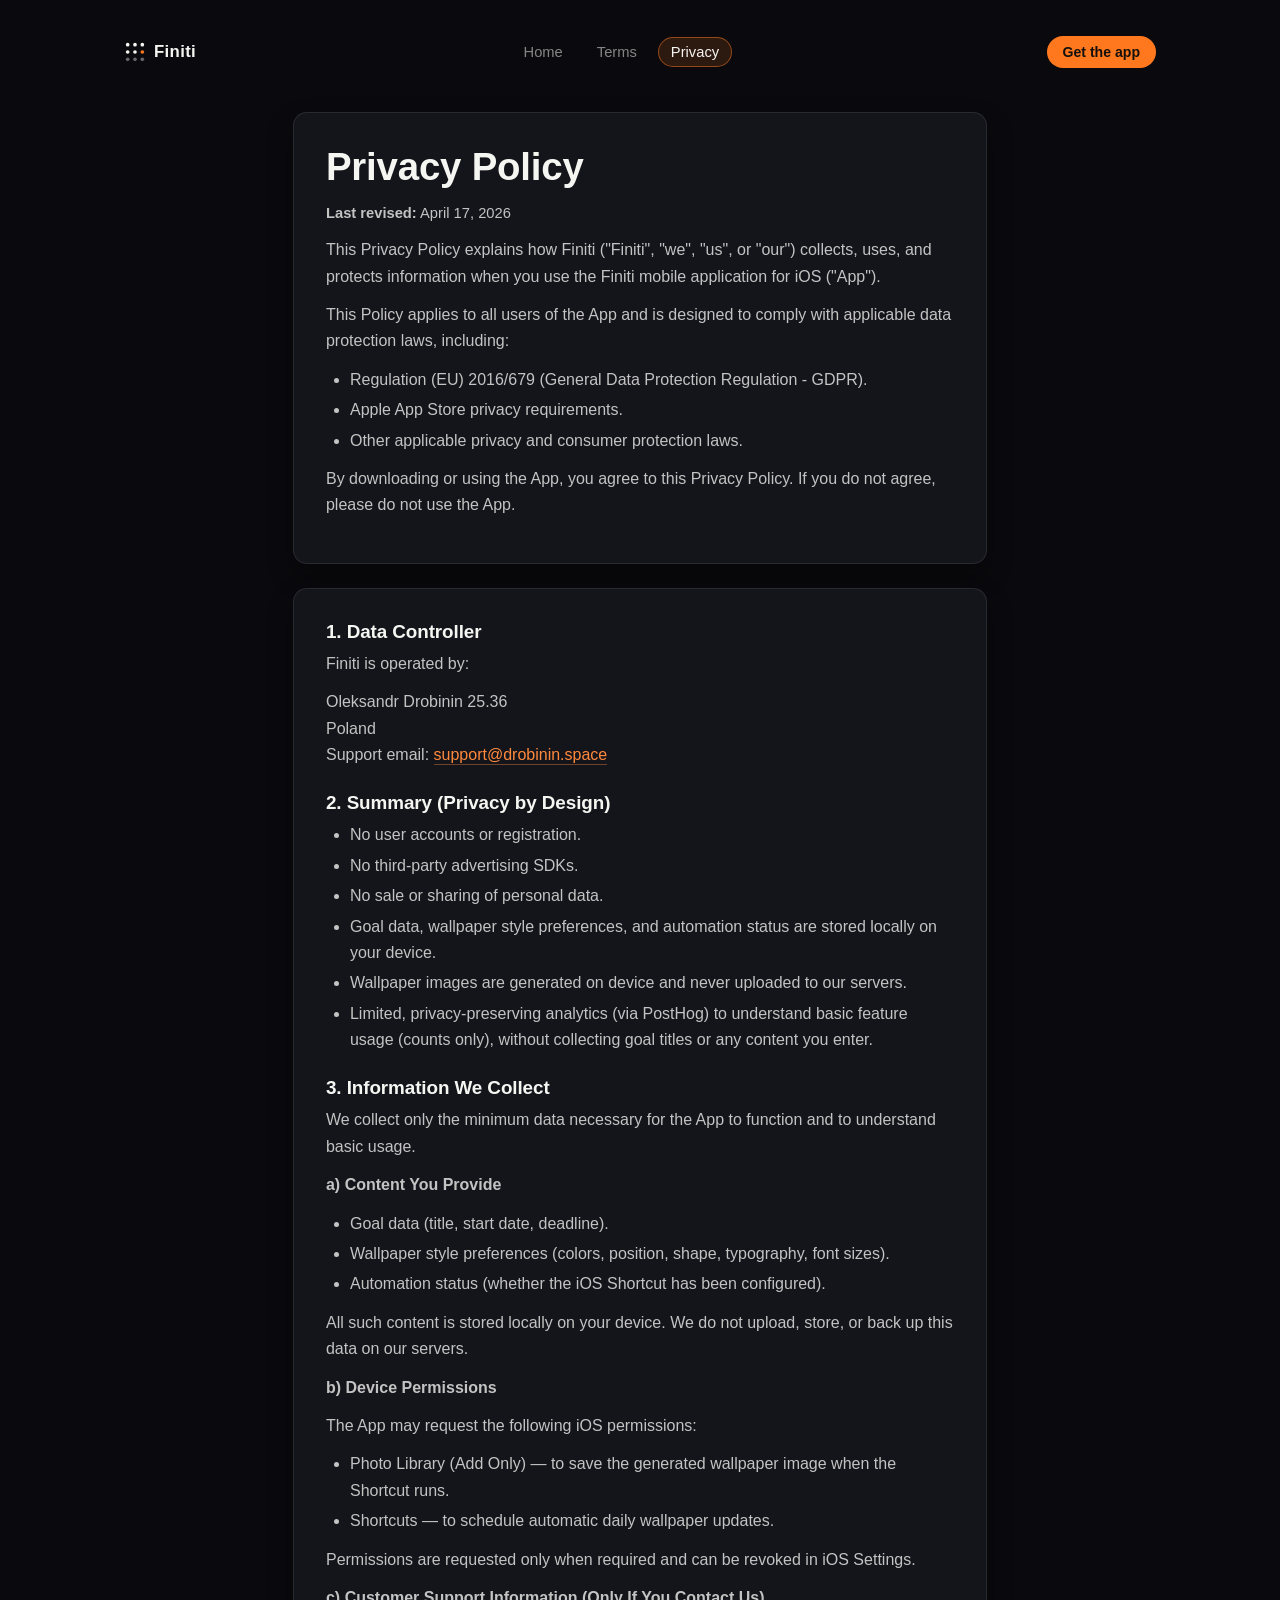
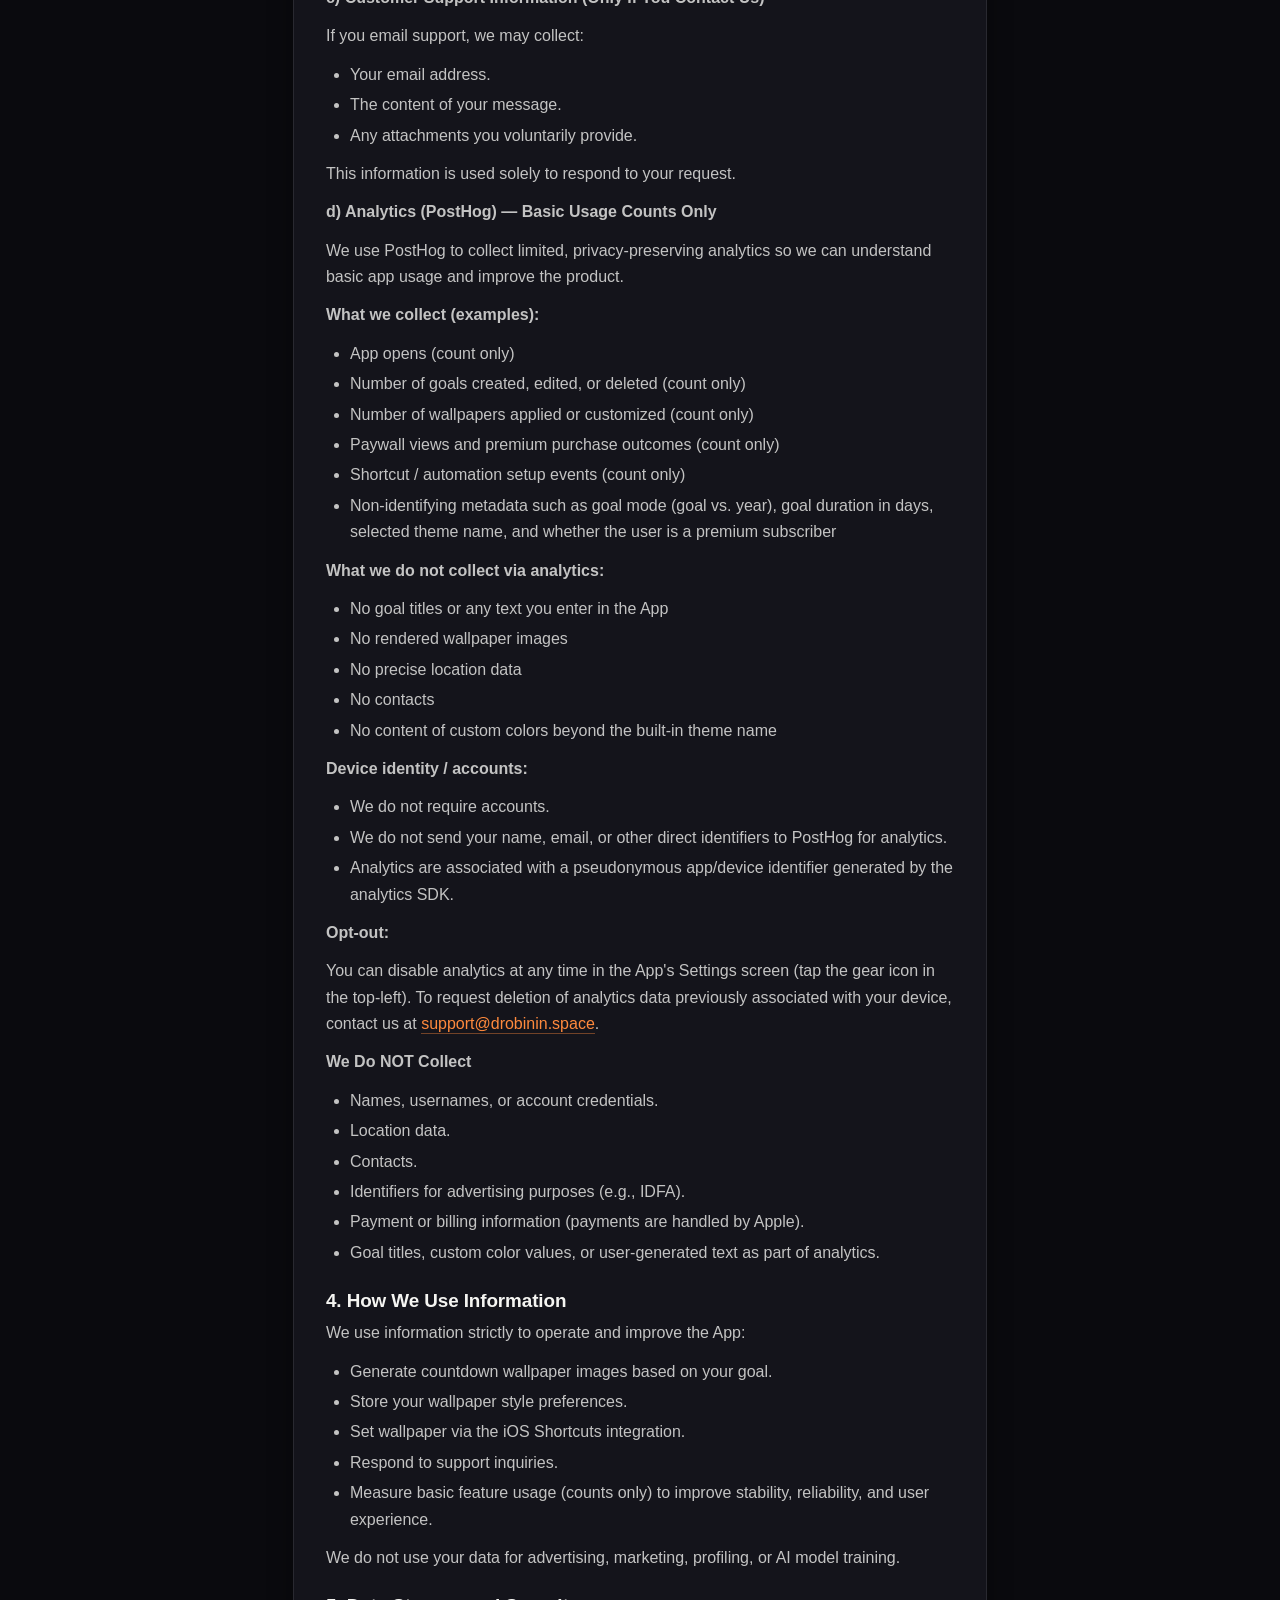
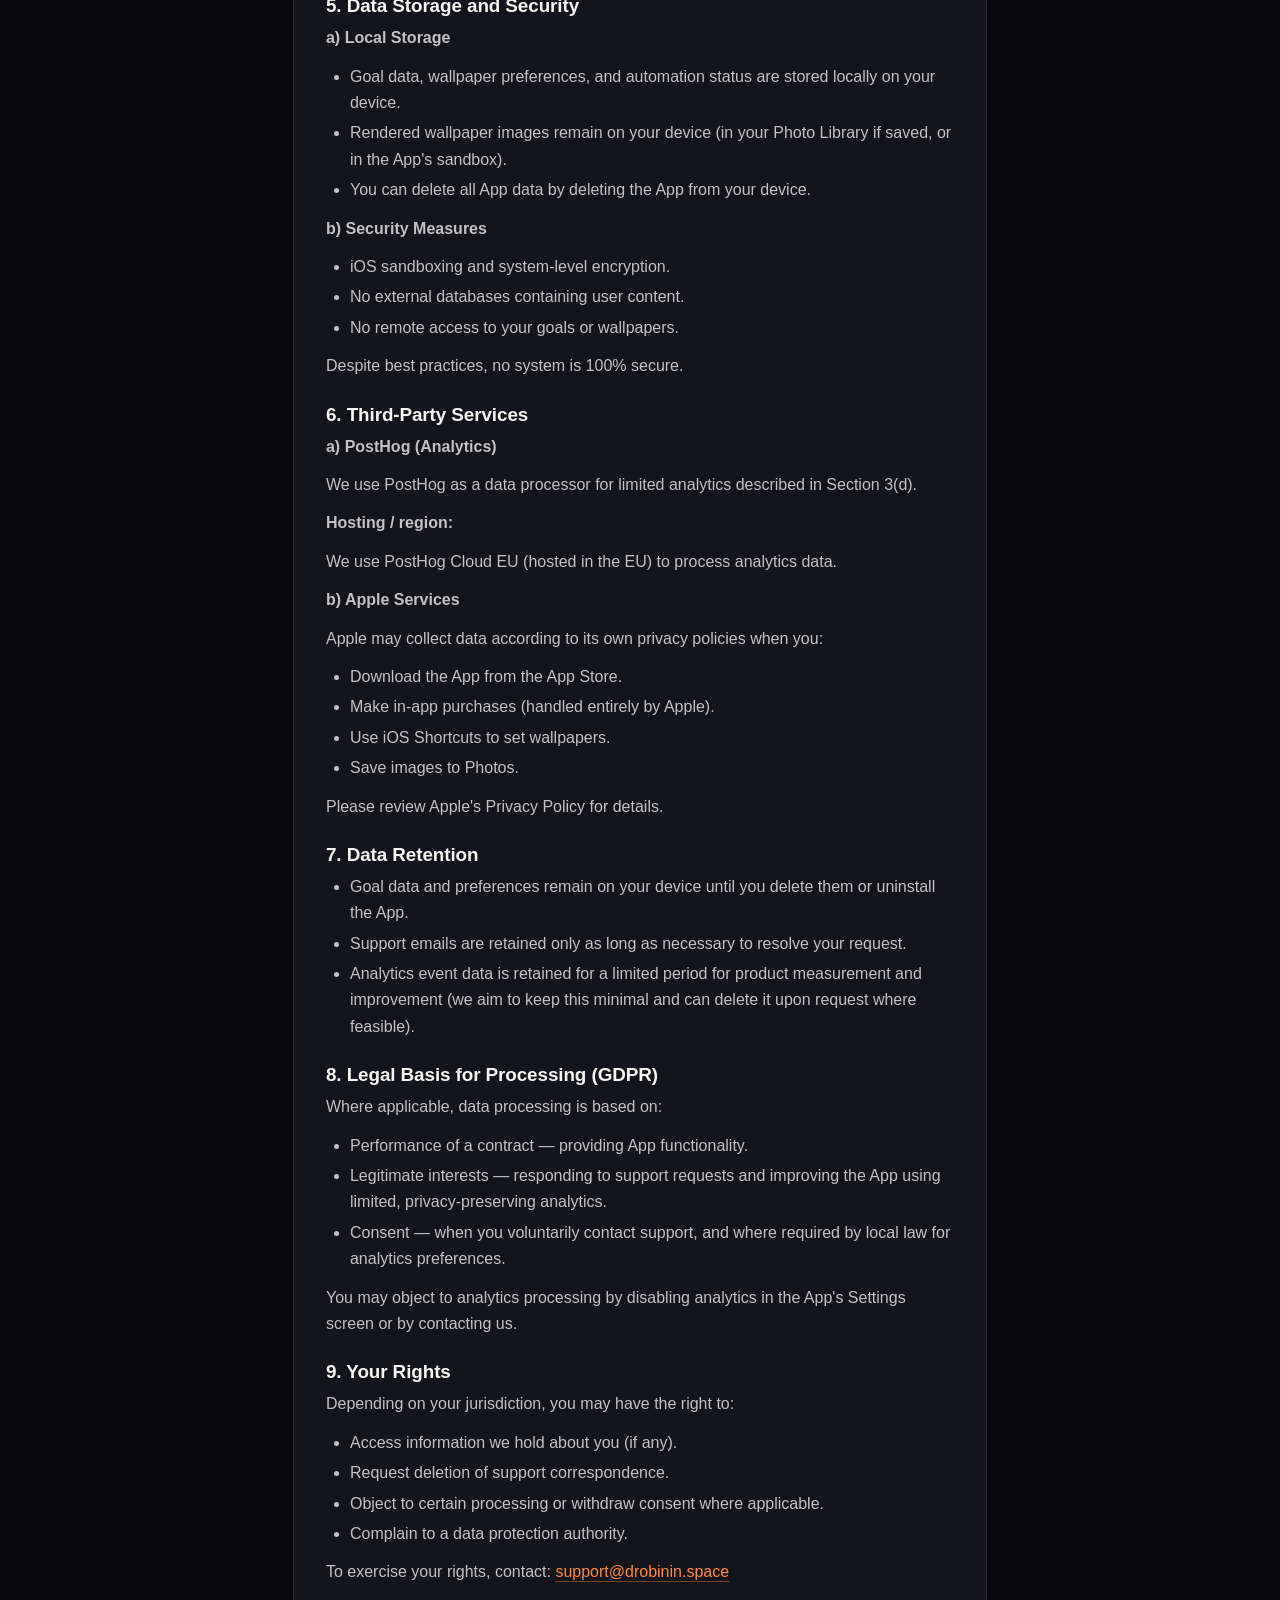
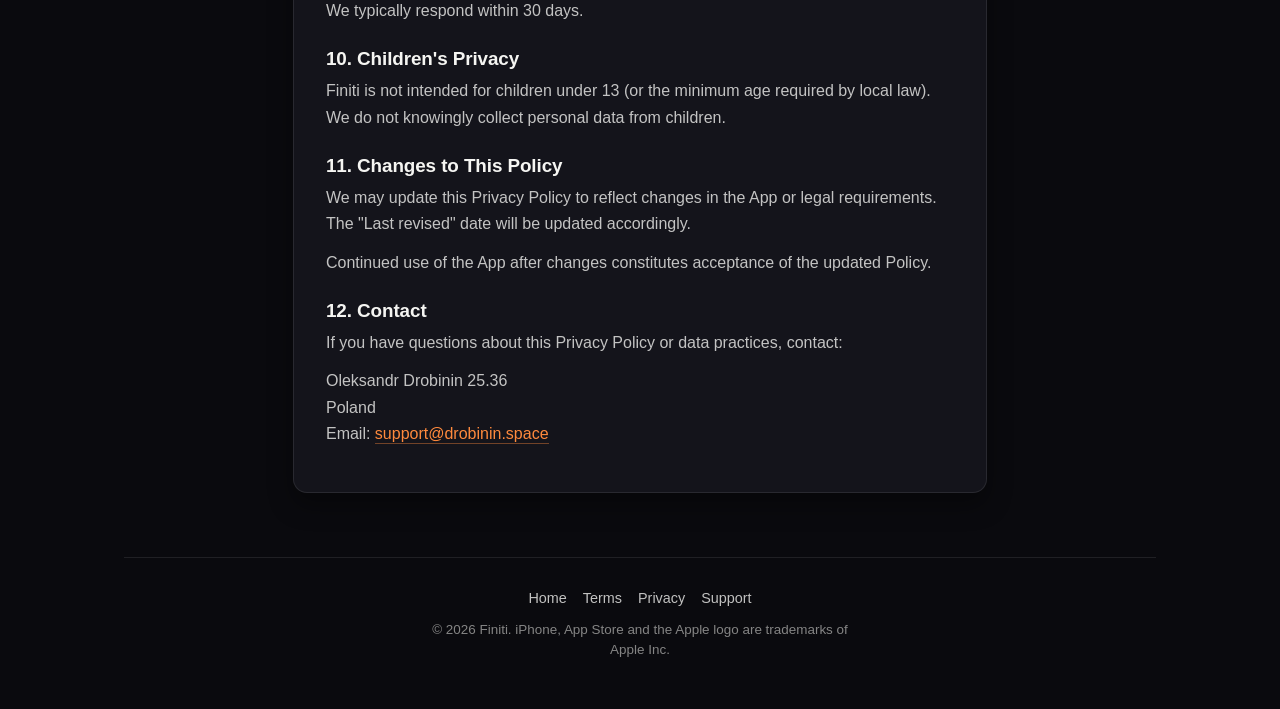
==== commit 97db60f6: "Rebrand landing around deadline-blocker positioning Dark near-black theme with signal-orange accent," ====
--- a/privacy.html
+++ b/privacy.html
@@ -3,7 +3,7 @@
   <head>
     <meta charset="utf-8" />
     <meta name="viewport" content="width=device-width, initial-scale=1, viewport-fit=cover" />
-    <meta name="theme-color" content="#3D3CDB" />
+    <meta name="theme-color" content="#0A0A0E" />
     <meta name="description" content="Finiti — Privacy Policy." />
     <meta name="apple-itunes-app" content="app-id=6761764736" />
     <title>Finiti — Privacy</title>
@@ -49,7 +49,7 @@
           <a href="terms.html">Terms</a>
           <a href="privacy.html" aria-current="page">Privacy</a>
         </nav>
-        <span class="header-cta">Countdown wallpaper for iOS</span>
+        <a class="header-cta" href="https://apps.apple.com/us/app/finiti-days-left/id6761764736">Get the app</a>
       </header>
 
       <main id="main" class="legal">
--- a/assets/css/base.css
+++ b/assets/css/base.css
@@ -2,25 +2,30 @@
    Finiti — base
    Design tokens, reset, header, footer, shared utilities.
    Loaded by every page (index.html, terms.html, privacy.html).
+
+   Brand: "The feed is infinite. You aren't."
+   Near-black ground, one signal-orange accent, grotesk headlines,
+   monospace numerals. The dot grid is the identity.
    ========================================================= */
 
 :root {
   /* Color */
-  --bg: #3D3CDB;
-  --bg-deep: #1F1B85;
-  --ink: #ffffff;
-  --ink-soft: rgba(255, 255, 255, 0.82);
-  --muted: rgba(255, 255, 255, 0.62);
-  --accent: #FF781E;
-  --accent-hot: #FF8A3D;
-  --card: rgba(255, 255, 255, 0.06);
-  --card-strong: rgba(255, 255, 255, 0.10);
-  --card-solid: #ffffff;
-  --border: rgba(255, 255, 255, 0.18);
-  --border-strong: rgba(255, 255, 255, 0.32);
-  --shadow-md: 0 12px 24px rgba(15, 12, 70, 0.25);
-  --shadow-lg: 0 18px 40px rgba(15, 12, 70, 0.45);
-  --shadow-xl: 0 30px 60px rgba(15, 12, 70, 0.50);
+  --bg: #0a0a0e;
+  --bg-raise: #101016;
+  --surface: #14141b;
+  --surface-2: #1b1b24;
+  --ink: #f5f5f2;
+  --ink-soft: rgba(245, 245, 242, 0.78);
+  --muted: rgba(245, 245, 242, 0.52);
+  --faint: rgba(245, 245, 242, 0.3);
+  --accent: #ff781e;
+  --accent-hot: #ff8a3d;
+  --accent-dim: rgba(255, 120, 30, 0.14);
+  --border: rgba(255, 255, 255, 0.09);
+  --border-strong: rgba(255, 255, 255, 0.2);
+  --shadow-md: 0 12px 24px rgba(0, 0, 0, 0.35);
+  --shadow-lg: 0 18px 40px rgba(0, 0, 0, 0.5);
+  --shadow-xl: 0 30px 60px rgba(0, 0, 0, 0.55);
 
   /* Spacing */
   --sp-1: 4px;
@@ -33,14 +38,17 @@
   --sp-8: 64px;
   --sp-9: 96px;
 
-  /* Radii */
-  --r-sm: 12px;
-  --r-md: 18px;
-  --r-lg: 28px;
+  /* Radii — tight. This is a tool, not a toy. */
+  --r-sm: 8px;
+  --r-md: 14px;
+  --r-lg: 20px;
   --r-pill: 999px;
 
   /* Type */
-  --serif: "Iowan Old Style", "Palatino Linotype", "Book Antiqua", "Garamond", "Georgia", serif;
+  --sans: -apple-system, BlinkMacSystemFont, "SF Pro Display", "Inter",
+    "Segoe UI", Roboto, "Helvetica Neue", Arial, sans-serif;
+  --mono: ui-monospace, "SF Mono", SFMono-Regular, Menlo, Consolas,
+    "Liberation Mono", monospace;
 
   /* Motion */
   --ease: cubic-bezier(0.22, 1, 0.36, 1);
@@ -58,17 +66,22 @@
 html {
   -webkit-text-size-adjust: 100%;
   scroll-behavior: smooth;
+  /* Paint the ground on the root so iOS Safari's overscroll, status-bar
+     zone and URL-bar overlap zone stay black instead of leaking white. */
+  background:
+    radial-gradient(900px 600px at 85% -10%, rgba(255, 120, 30, 0.09), transparent 60%),
+    var(--bg);
+  background-color: var(--bg);
+  min-height: 100%;
 }
 
 body {
   margin: 0;
-  font-family: var(--serif);
-  color: var(--ink);
-  background:
-    radial-gradient(1200px 800px at 100% -10%, rgba(255, 138, 61, 0.18), transparent 60%),
-    radial-gradient(circle at top left, #4D47E8 0%, #3D3CDB 50%, #2C2999 100%);
-  background-attachment: fixed;
+  font-family: var(--sans);
+  color: var(--ink);
+  background: transparent;
   min-height: 100vh;
+  min-height: 100dvh;
   -webkit-font-smoothing: antialiased;
   text-rendering: optimizeLegibility;
 }
@@ -95,7 +108,7 @@
   top: -100px;
   left: var(--sp-4);
   background: var(--accent);
-  color: #1b1a17;
+  color: #14100b;
   padding: var(--sp-3) var(--sp-4);
   border-radius: var(--r-pill);
   font-weight: 700;
@@ -110,29 +123,23 @@
 .page {
   max-width: 1080px;
   margin: 0 auto;
-  padding: var(--sp-6) var(--sp-5) var(--sp-7);
-}
-
-/* Header */
+  padding: var(--sp-5) var(--sp-5) var(--sp-7);
+}
+
+/* Header — flat bar, no chrome. Brand left, one CTA right. */
 .site-header {
-  display: grid;
-  grid-template-columns: auto 1fr auto;
+  display: flex;
+  align-items: center;
+  justify-content: space-between;
   gap: var(--sp-3);
-  align-items: center;
-  background: var(--card);
-  backdrop-filter: saturate(140%) blur(16px);
-  -webkit-backdrop-filter: saturate(140%) blur(16px);
-  border: 1px solid var(--border);
-  border-radius: var(--r-md);
-  padding: 14px 18px;
-  box-shadow: var(--shadow-lg);
+  padding: var(--sp-3) 0;
 }
 .brand {
   display: inline-flex;
   align-items: center;
   gap: var(--sp-2);
-  font-weight: 700;
-  letter-spacing: 0.6px;
+  font-weight: 800;
+  letter-spacing: 0.02em;
   font-size: 1.05rem;
   color: var(--ink);
 }
@@ -144,8 +151,8 @@
 .site-nav {
   display: flex;
   justify-content: center;
-  gap: var(--sp-3);
-  font-size: 0.95rem;
+  gap: var(--sp-2);
+  font-size: 0.92rem;
 }
 .site-nav a {
   padding: 6px 12px;
@@ -160,28 +167,34 @@
 .site-nav a:hover {
   border-color: var(--border-strong);
   color: var(--ink);
-  background: rgba(255, 255, 255, 0.08);
+  background: rgba(255, 255, 255, 0.06);
 }
 .site-nav a[aria-current="page"] {
-  border-color: rgba(255, 120, 30, 0.55);
-  color: var(--ink);
-  background: rgba(255, 120, 30, 0.18);
+  border-color: rgba(255, 120, 30, 0.5);
+  color: var(--ink);
+  background: var(--accent-dim);
 }
 .header-cta {
   font-size: 0.88rem;
-  color: var(--ink-soft);
-  padding: 6px 12px;
+  font-weight: 700;
+  color: #14100b;
+  padding: 8px 16px;
   border-radius: var(--r-pill);
-  background: rgba(255, 120, 30, 0.18);
-  border: 1px solid rgba(255, 120, 30, 0.35);
+  background: var(--accent);
   white-space: nowrap;
-}
-
-/* Card surface — used by hero, gallery items, features, legal cards */
+  transition: background var(--t-fast) var(--ease), transform var(--t-fast) var(--ease);
+}
+a.header-cta:hover {
+  background: var(--accent-hot);
+  transform: translateY(-1px);
+}
+a.header-cta:active {
+  transform: translateY(0);
+}
+
+/* Card surface — used by legal pages and landing panels */
 .card {
-  background: var(--card);
-  backdrop-filter: saturate(140%) blur(14px);
-  -webkit-backdrop-filter: saturate(140%) blur(14px);
+  background: var(--surface);
   border: 1px solid var(--border);
   border-radius: var(--r-md);
   padding: var(--sp-6);
@@ -190,7 +203,7 @@
 
 /* Footer */
 .site-footer {
-  margin-top: var(--sp-7);
+  margin-top: var(--sp-8);
   padding-top: var(--sp-6);
   display: grid;
   gap: var(--sp-3);
@@ -257,22 +270,13 @@
     padding: var(--sp-4) var(--sp-4) var(--sp-6);
   }
   .site-header {
-    grid-template-columns: 1fr;
-    text-align: center;
-    padding: var(--sp-3) var(--sp-4);
-    gap: var(--sp-2);
-  }
-  .brand {
-    justify-content: center;
+    padding: var(--sp-2) 0;
   }
   .site-nav {
-    font-size: 0.9rem;
-    gap: var(--sp-2);
+    font-size: 0.88rem;
+    gap: var(--sp-1);
   }
   .site-nav a {
     padding: 4px 10px;
   }
-  .header-cta {
-    display: none;
-  }
-}
+}
